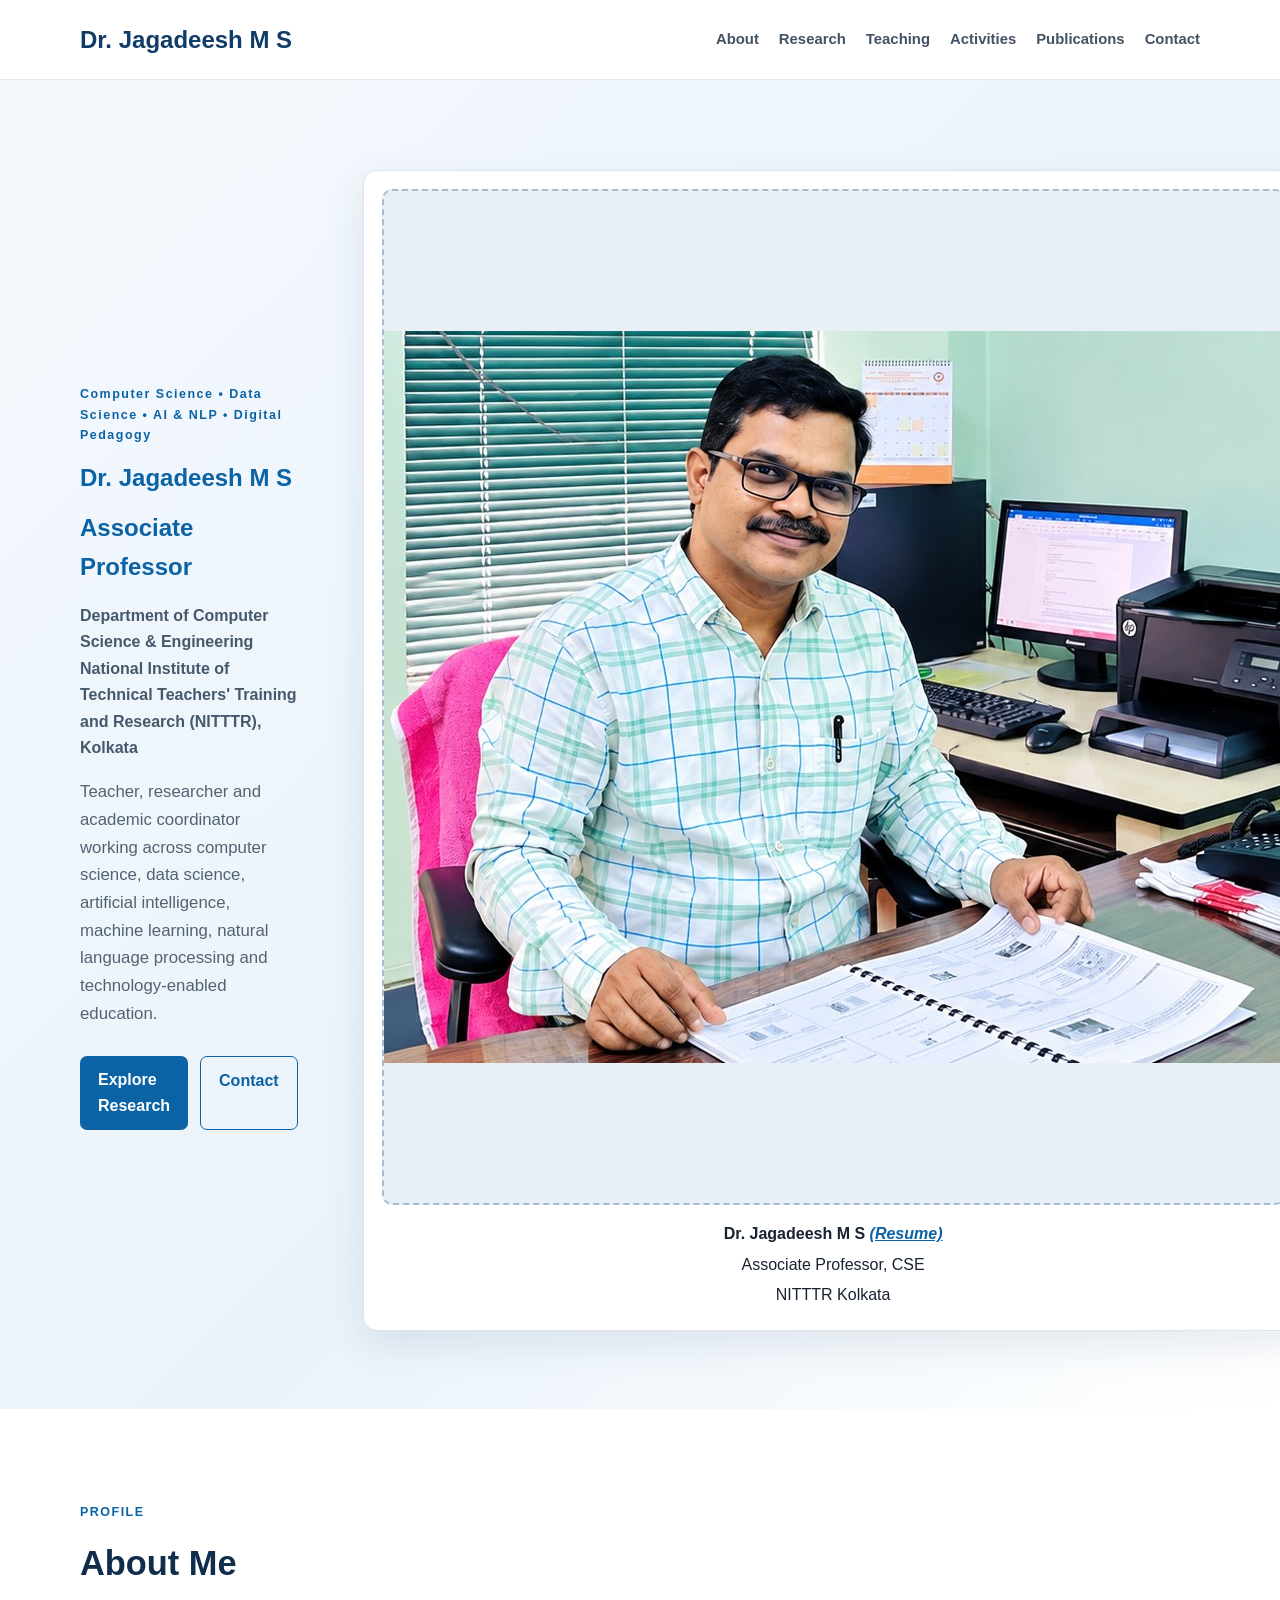
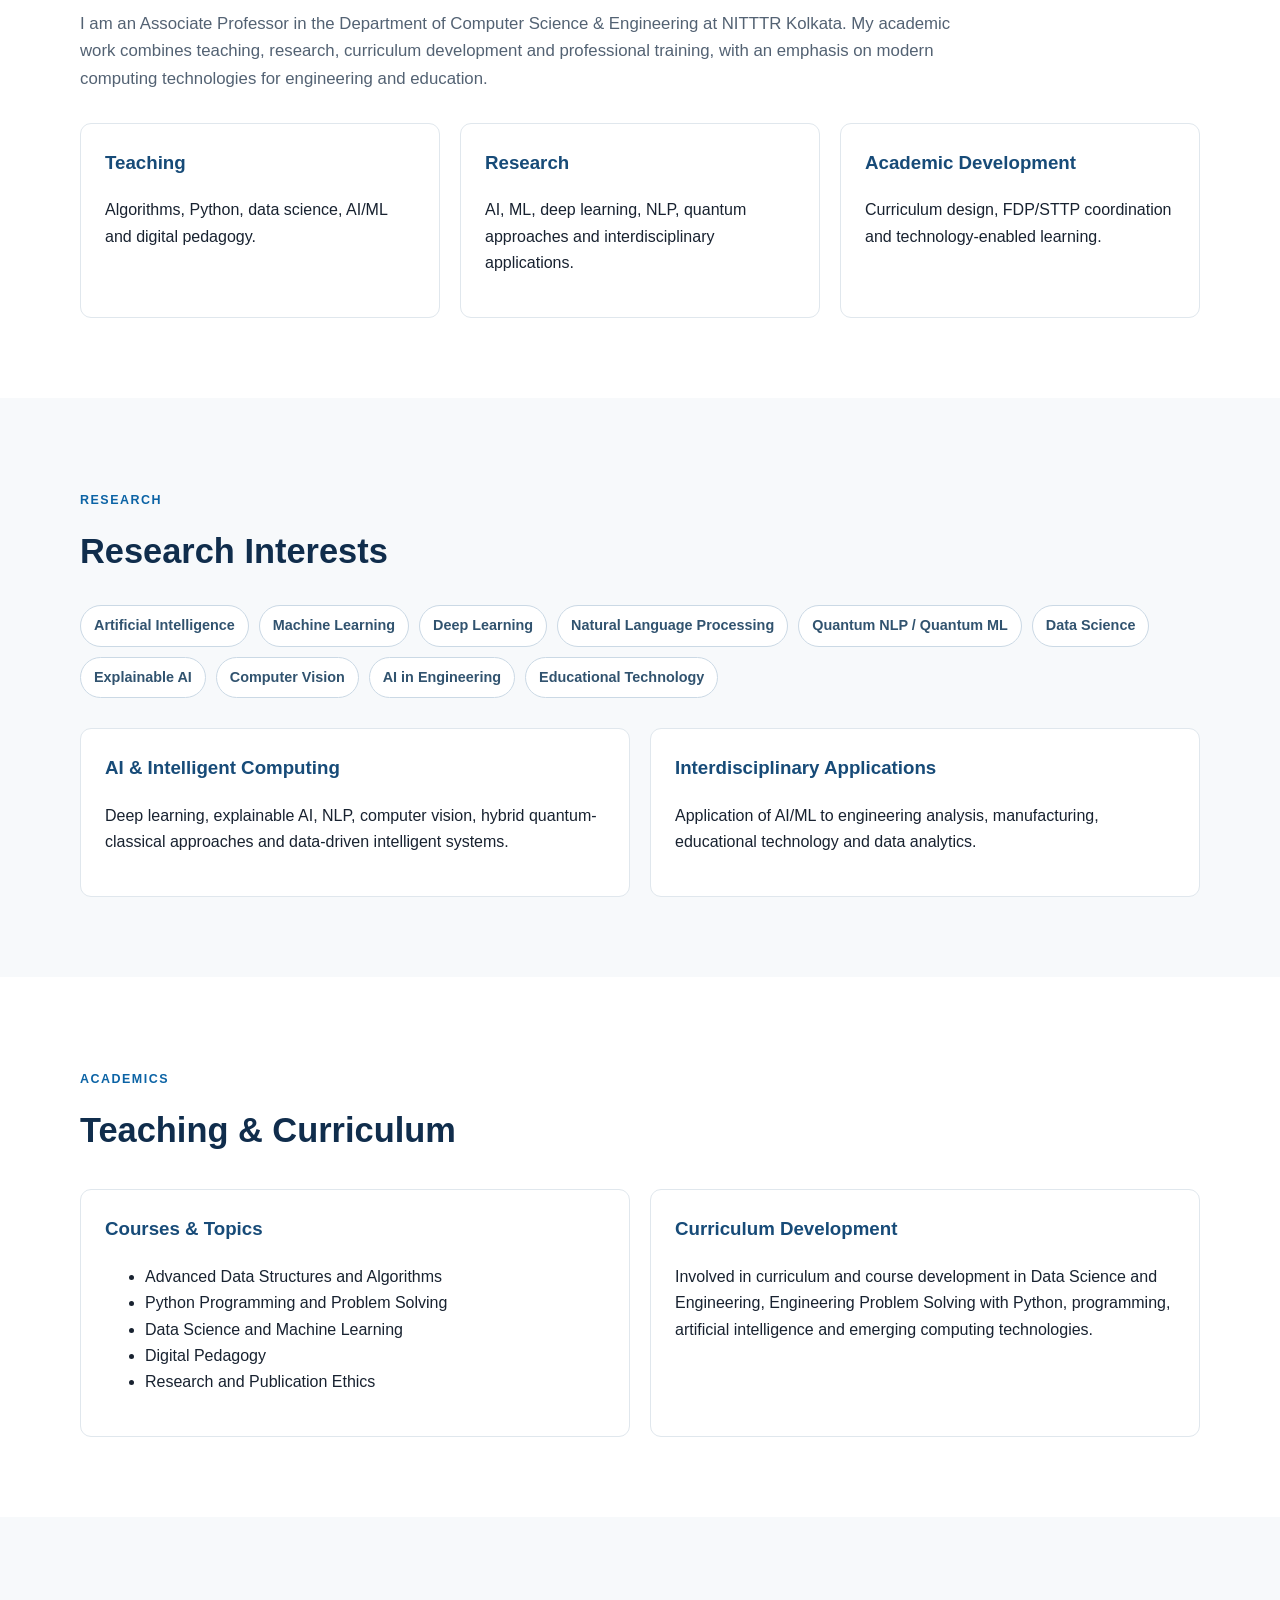
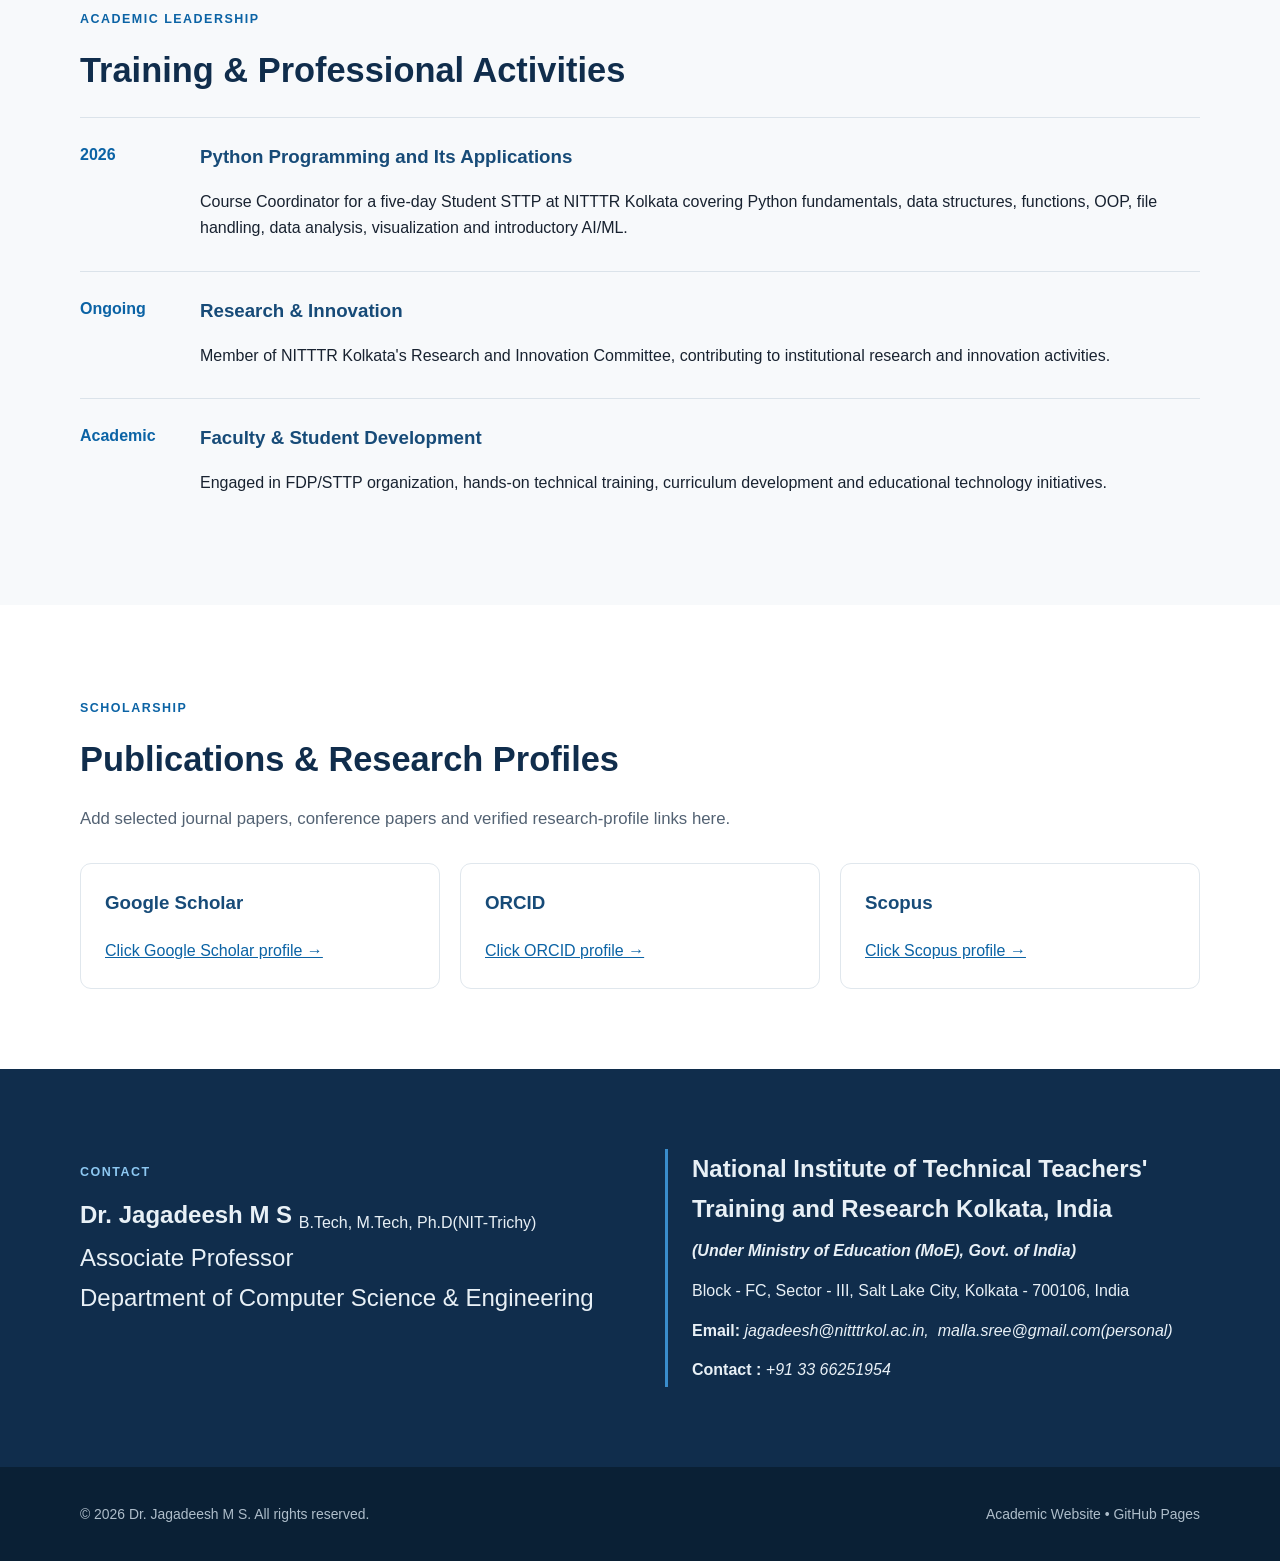
==== index.html @ 4a6774da "Fix image source for profile picture" ====
<!DOCTYPE html>
<html lang="en">
<head>
  <meta charset="UTF-8">
  <meta name="viewport" content="width=device-width, initial-scale=1.0">
  <meta name="description" content="Academic homepage of Dr. Jagadeesh M S, Associate Professor, CSE, NITTTR Kolkata.">
  <title>Dr. Jagadeesh M S | NITTTR Kolkata</title>
  <link rel="stylesheet" href="style.css">
</head>
<body>
<header class="site-header">
  <div class="container nav-wrap">
    <a class="brand" href="#home"><h2>Dr. Jagadeesh M S</h2></a>
    <nav>
      <a href="#about">About</a><a href="research.html">Research</a>
      <a href="#teaching">Teaching</a><a href="#activities">Activities</a>
      <a href="publications.html">Publications</a><a href="#contact">Contact</a>
    </nav>
  </div>
</header>

<main>
<section id="home" class="hero">
  <div class="container hero-grid">
    <div>
      <p class="eyebrow">Computer Science • Data Science • AI & NLP • Digital Pedagogy</p>
      <h2>Dr. Jagadeesh M S</h2>
      <h2>Associate Professor</h2>
      <p class="lead">Department of Computer Science &amp; Engineering<br>
      National Institute of Technical Teachers' Training and Research (NITTTR), Kolkata</p>
      <p class="intro">Teacher, researcher and academic coordinator working across computer science,
      data science, artificial intelligence, machine learning, natural language processing
      and technology-enabled education.</p>
      <div class="actions"><a class="btn primary" href="#research">Explore Research</a>
      <a class="btn secondary" href="#contact">Contact</a></div>
    </div>
    <aside class="profile-card">
      <div class="photo-placeholder"><img src="images\Profilepic.jpg"
     alt="Dr. Jagadeesh M S"
     class="profile-photo"></div>
      <p><strong>Dr. Jagadeesh M S </strong><em><a href="images/msjcv.pdf" target="_blank"><strong> (Resume)</strong></a></em></p>
      <p>Associate Professor, CSE</p><p>NITTTR Kolkata</p>
      
    </aside>
  </div>
</section>

<section id="about" class="section"><div class="container">
<p class="label">PROFILE</p><h2>About Me</h2>
<p class="intro">I am an Associate Professor in the Department of Computer Science &amp; Engineering
at NITTTR Kolkata. My academic work combines teaching, research, curriculum development
and professional training, with an emphasis on modern computing technologies for engineering
and education.</p>
<div class="cards three">
<article><h3>Teaching</h3><p>Algorithms, Python, data science, AI/ML and digital pedagogy.</p></article>
<article><h3>Research</h3><p>AI, ML, deep learning, NLP, quantum approaches and interdisciplinary applications.</p></article>
<article><h3>Academic Development</h3><p>Curriculum design, FDP/STTP coordination and technology-enabled learning.</p></article>
</div></div></section>

<section id="research" class="section alt"><div class="container">
<p class="label">RESEARCH</p><h2>Research Interests</h2>
<div class="tags"><span>Artificial Intelligence</span><span>Machine Learning</span>
<span>Deep Learning</span><span>Natural Language Processing</span><span>Quantum NLP / Quantum ML</span>
<span>Data Science</span><span>Explainable AI</span><span>Computer Vision</span>
<span>AI in Engineering</span><span>Educational Technology</span></div>
<div class="cards two">
<article><h3>AI &amp; Intelligent Computing</h3><p>Deep learning, explainable AI, NLP, computer vision,
hybrid quantum-classical approaches and data-driven intelligent systems.</p></article>
<article><h3>Interdisciplinary Applications</h3><p>Application of AI/ML to engineering analysis,
manufacturing, educational technology and data analytics.</p></article>
</div></div></section>

<section id="teaching" class="section"><div class="container">
<p class="label">ACADEMICS</p><h2>Teaching &amp; Curriculum</h2>
<div class="cards two">
<article><h3>Courses &amp; Topics</h3><ul>
<li>Advanced Data Structures and Algorithms</li><li>Python Programming and Problem Solving</li>
<li>Data Science and Machine Learning</li><li>Digital Pedagogy</li>
<li>Research and Publication Ethics</li></ul></article>
<article><h3>Curriculum Development</h3><p>Involved in curriculum and course development in
Data Science and Engineering, Engineering Problem Solving with Python, programming,
artificial intelligence and emerging computing technologies.</p></article>
</div></div></section>

<section id="activities" class="section alt"><div class="container">
<p class="label">ACADEMIC LEADERSHIP</p><h2>Training &amp; Professional Activities</h2>
<div class="timeline">
<article><b>2026</b><div><h3>Python Programming and Its Applications</h3><p>Course Coordinator for
a five-day Student STTP at NITTTR Kolkata covering Python fundamentals, data structures,
functions, OOP, file handling, data analysis, visualization and introductory AI/ML.</p></div></article>
<article><b>Ongoing</b><div><h3>Research &amp; Innovation</h3><p>Member of NITTTR Kolkata's
Research and Innovation Committee, contributing to institutional research and innovation activities.</p></div></article>
<article><b>Academic</b><div><h3>Faculty &amp; Student Development</h3><p>Engaged in FDP/STTP
organization, hands-on technical training, curriculum development and educational technology initiatives.</p></div></article>
</div></div></section>

<section id="publications" class="section"><div class="container">
<p class="label">SCHOLARSHIP</p><h2>Publications &amp; Research Profiles</h2>
<p class="intro">Add selected journal papers, conference papers and verified research-profile links here.</p>
<div class="cards three">
<article><h3>Google Scholar</h3><a href="https://scholar.google.com/citations?user=0GqVx1gAAAAJ&hl=en">Click Google Scholar profile →</a>
</article>
<article><h3>ORCID</h3><a href="https://orcid.org/0000-0002-2223-0793">Click ORCID profile →</a></article>
<article><h3>Scopus</h3><a href="https://www.scopus.com/authid/detail.uri?authorId=57220890140">Click Scopus profile →</a></article>
</div></div></section>

<section id="contact" class="section contact"><div class="container contact-grid">
<div><p class="label">CONTACT</p>
  <font size="5"><b>Dr. Jagadeesh M S</b>
  <sub>
  <font size="3">B.Tech, M.Tech, Ph.D(NIT-Trichy)</font>
  </sub>
  <br>Associate Professor
  <br>Department of Computer Science &amp; Engineering
  </div>
<div class="contact-box"><font size="5"><b>National Institute of Technical Teachers' Training and Research Kolkata, India</b></font><br>
  <font size="3"><b><i>(Under Ministry of Education (MoE), Govt. of India)</i></b><br>
Block - FC, Sector - III, Salt Lake City, Kolkata - 700106, India<br>
<strong>Email:</strong><em>&nbsp;jagadeesh@nitttrkol.ac.in</em><em>,&nbsp; malla.sree@gmail.com(personal)</em><br>
<strong>Contact :</strong> <em>+91 33 66251954</em></font>
  </div>
</div></section>
</main>

<footer><div class="container footer"><p>© 2026 Dr. Jagadeesh M S. All rights reserved.</p>
<p>Academic Website • GitHub Pages</p></div></footer>
</body></html>
---- style.css ----
*{box-sizing:border-box}html{scroll-behavior:smooth}body{margin:0;font-family:"Segoe UI",Arial,sans-serif;color:#182230;line-height:1.65}.container{width:min(1120px,90%);margin:auto}.site-header{position:sticky;top:0;z-index:10;background:#fffffff5;border-bottom:1px solid #e4e9ef}.nav-wrap{min-height:70px;display:flex;align-items:center;justify-content:space-between;gap:25px}.brand{font-weight:800;color:#103c68;text-decoration:none}nav{display:flex;gap:20px;flex-wrap:wrap}nav a{color:#435264;text-decoration:none;font-size:.93rem;font-weight:600}nav a:hover,a{color:#0b63a5}.hero{background:linear-gradient(135deg,#f4f9fd,#eaf3fa 60%,#fff);padding:90px 0 78px}.hero-grid{display:grid;grid-template-columns:1.6fr .7fr;gap:65px;align-items:center}.eyebrow,.label{color:#0b63a5;font-weight:800;letter-spacing:.12em;font-size:.78rem}.hero h1{font-size:clamp(2.7rem,6vw,4.7rem);line-height:1.05;margin:10px 0 5px;color:#102d4c}.hero h2{color:#0b63a5;margin:10px 0}.lead{font-weight:600;color:#46586b}.intro{max-width:880px;color:#536273;font-size:1.05rem}.actions{display:flex;gap:12px;margin-top:28px}.btn{padding:11px 18px;border-radius:7px;text-decoration:none;font-weight:700}.primary{background:#0b63a5;color:white}.secondary{border:1px solid #0b63a5}.profile-card{background:#fff;border:1px solid #dce5ed;border-radius:14px;padding:18px;text-align:center;box-shadow:0 14px 38px #1b3d5e1a}.profile-card p{margin:4px}.photo-placeholder{aspect-ratio:4/4.5;display:grid;place-items:center;background:#e8f0f6;border:2px dashed #a6bbcd;border-radius:10px;margin-bottom:16px;color:#6b8296;font-weight:800}.section{padding:80px 0}.alt{background:#f7f9fb}.section h2{font-size:2.15rem;color:#102d4c;margin:4px 0 18px}.cards{display:grid;gap:20px;margin-top:30px}.three{grid-template-columns:repeat(3,1fr)}.two{grid-template-columns:repeat(2,1fr)}.cards article{background:#fff;border:1px solid #e0e7ed;border-radius:11px;padding:24px}.cards h3,.timeline h3{color:#174b78;margin-top:0}.tags{display:flex;flex-wrap:wrap;gap:10px;margin:25px 0}.tags span{background:#fff;border:1px solid #cbd9e5;padding:8px 13px;border-radius:999px;font-size:.9rem;font-weight:600;color:#31536f}.timeline article{display:grid;grid-template-columns:100px 1fr;gap:20px;padding:24px 0;border-top:1px solid #dbe3ea}.timeline b{color:#0b63a5}.timeline h3,.timeline p{margin-bottom:5px}.contact{background:#102d4c;color:#e8f0f6}.contact h2{color:#fff}.contact .label{color:#8dc8f2}.contact-grid{display:grid;grid-template-columns:1fr 1fr;gap:50px}.contact-box{border-left:3px solid #3a8dcc;padding-left:24px}footer{background:#0a2035;color:#aebdca;padding:22px 0;font-size:.87rem}.footer{display:flex;justify-content:space-between;gap:20px}@media(max-width:820px){.nav-wrap{padding:14px 0;align-items:flex-start;flex-direction:column}.hero-grid,.three,.two,.contact-grid{grid-template-columns:1fr}.profile-card{max-width:360px}.timeline article{grid-template-columns:1fr}.footer{flex-direction:column}}
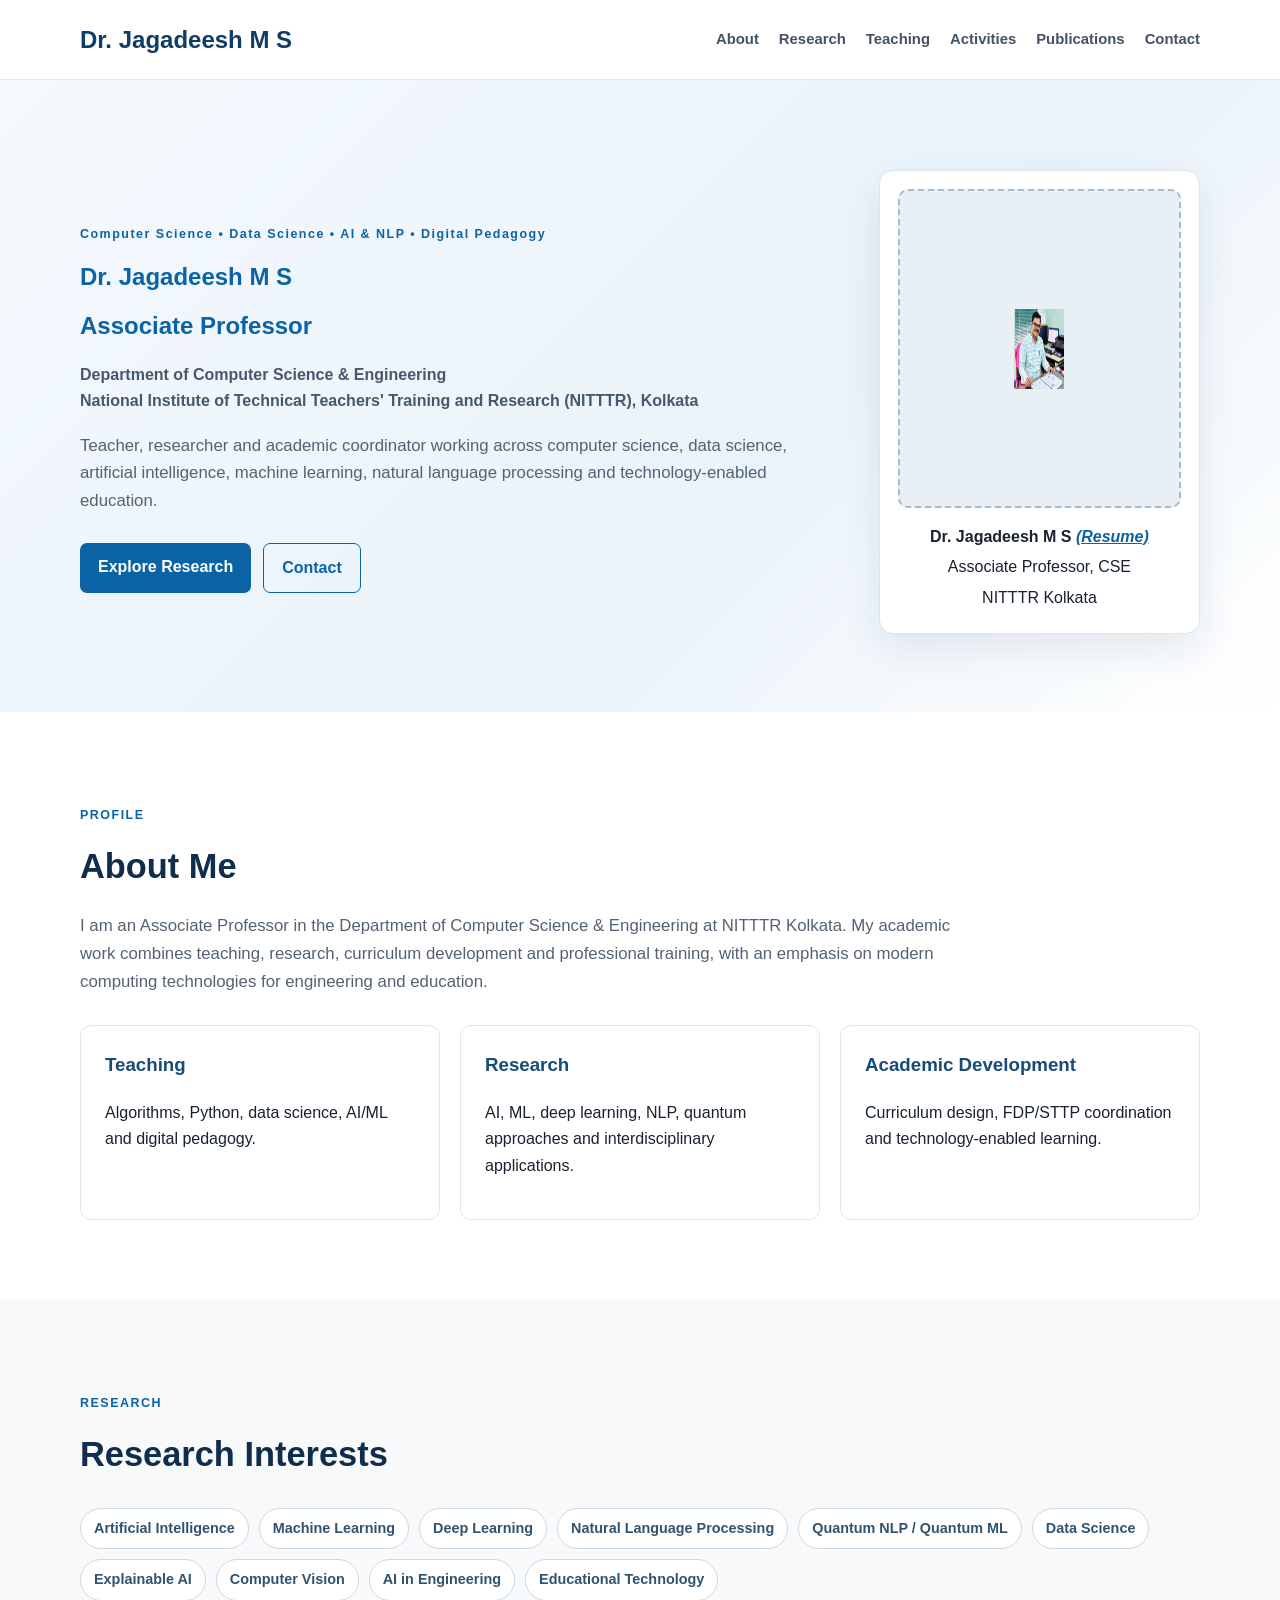
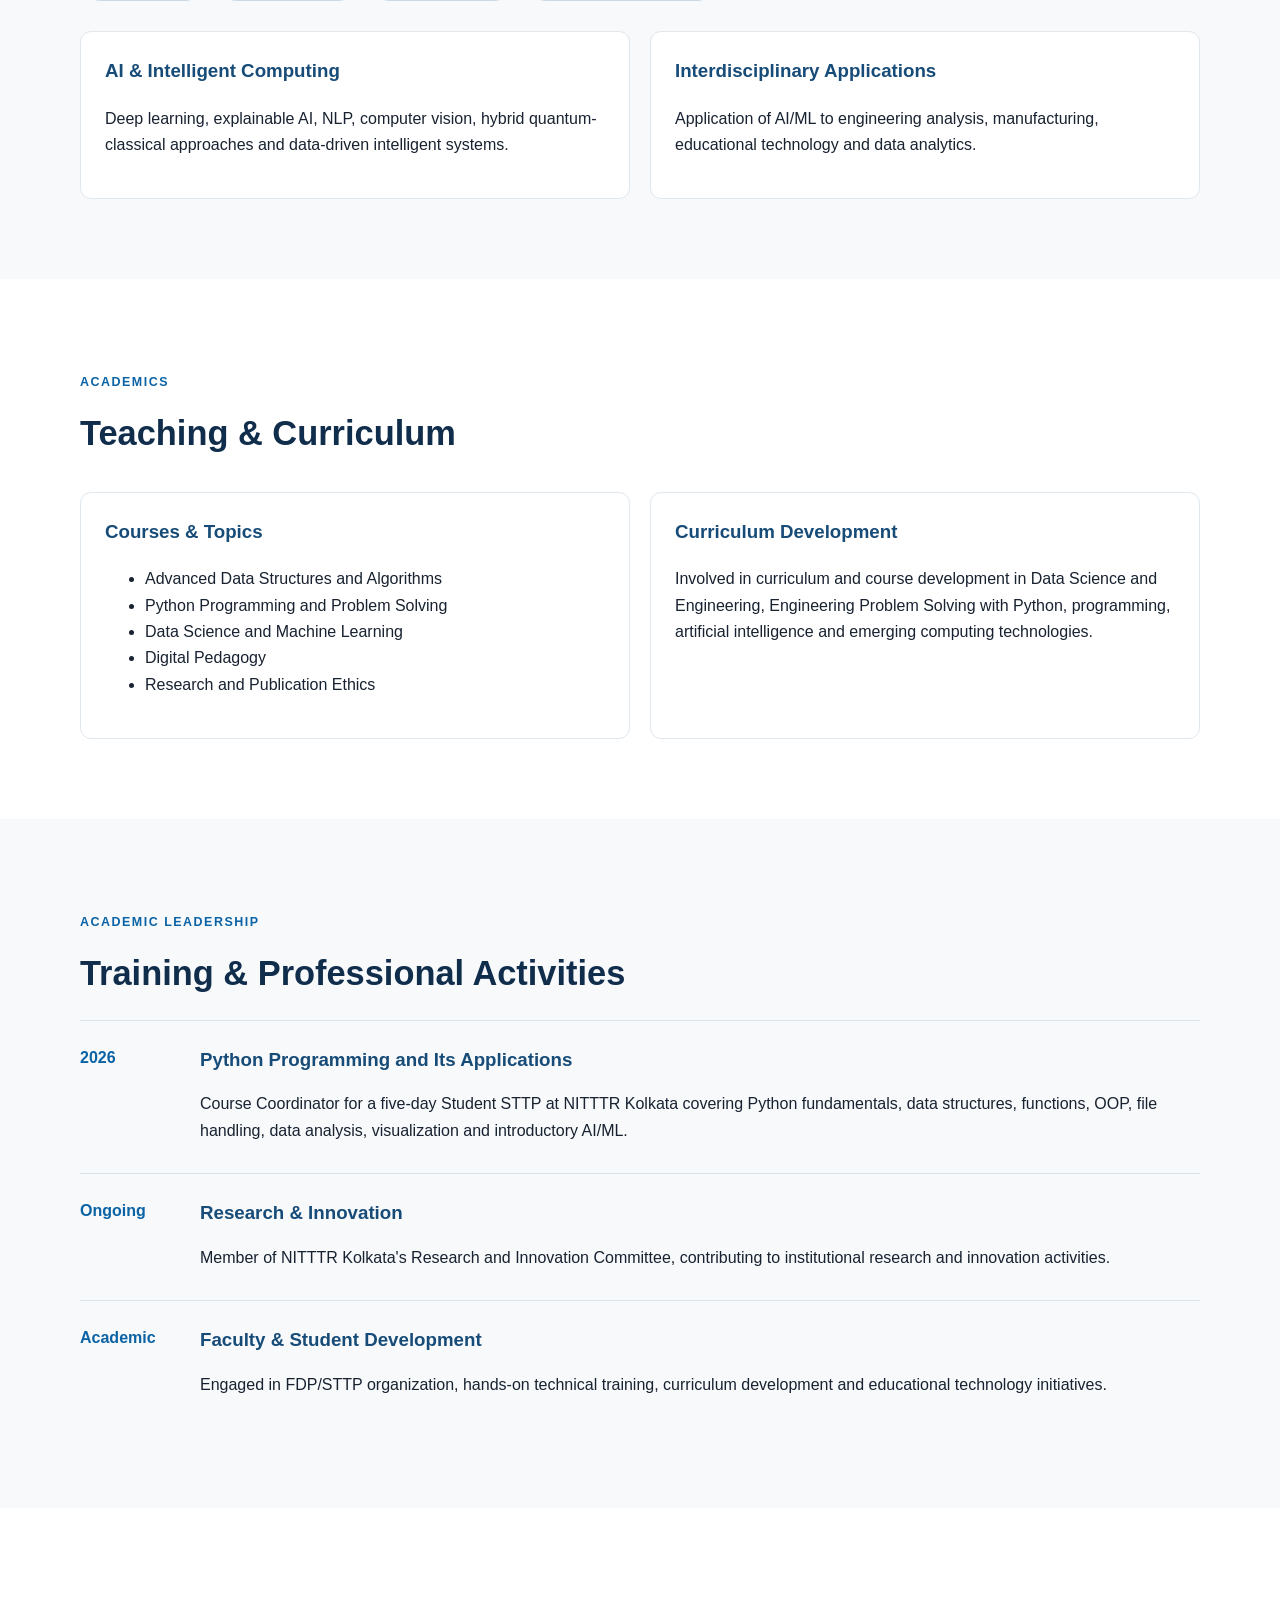
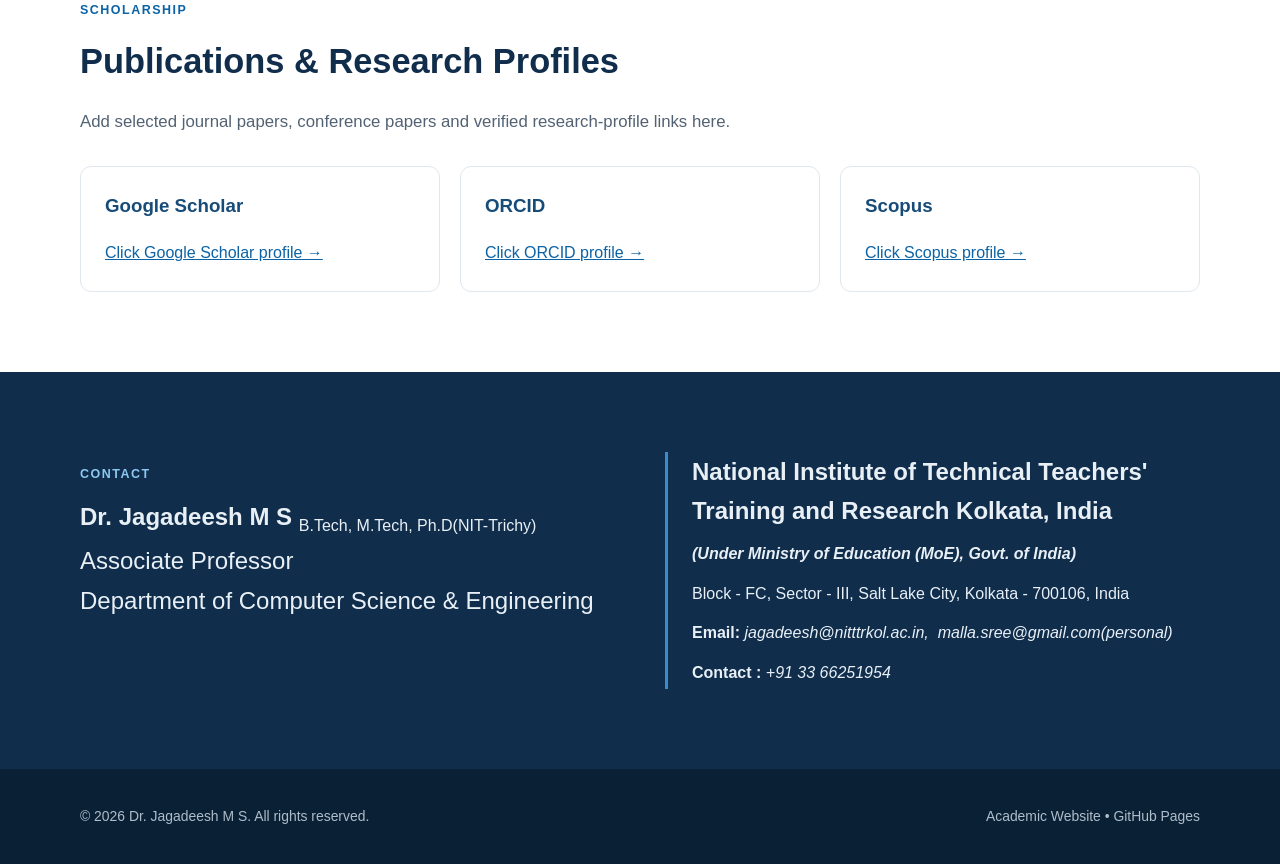
==== commit df665784: "Update index.html" ====
--- a/index.html
+++ b/index.html
@@ -35,7 +35,7 @@
       <a class="btn secondary" href="#contact">Contact</a></div>
     </div>
     <aside class="profile-card">
-      <div class="photo-placeholder"><img src="images\Profilepic.jpg"
+      <div class="photo-placeholder"><img src="images\Profilepic.jpg" width="50" height="80"
      alt="Dr. Jagadeesh M S"
      class="profile-photo"></div>
       <p><strong>Dr. Jagadeesh M S </strong><em><a href="images/msjcv.pdf" target="_blank"><strong> (Resume)</strong></a></em></p>
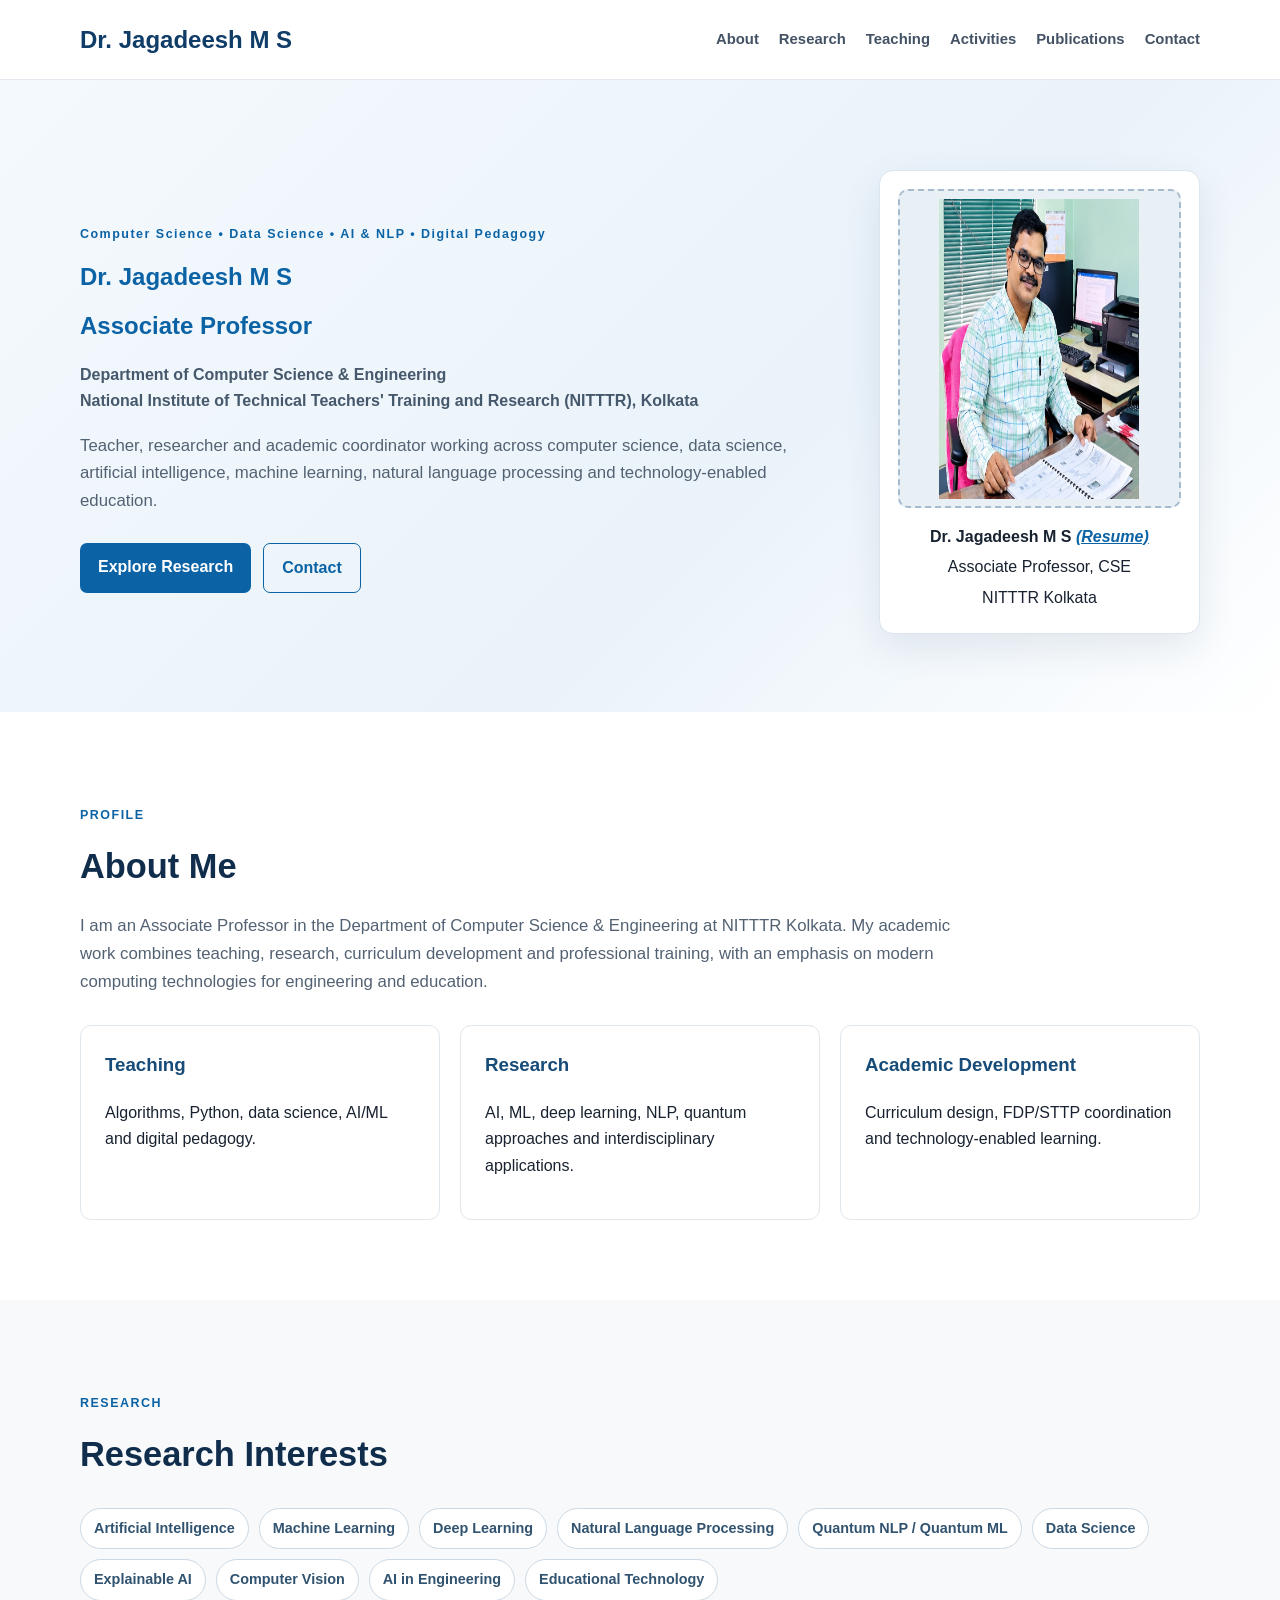
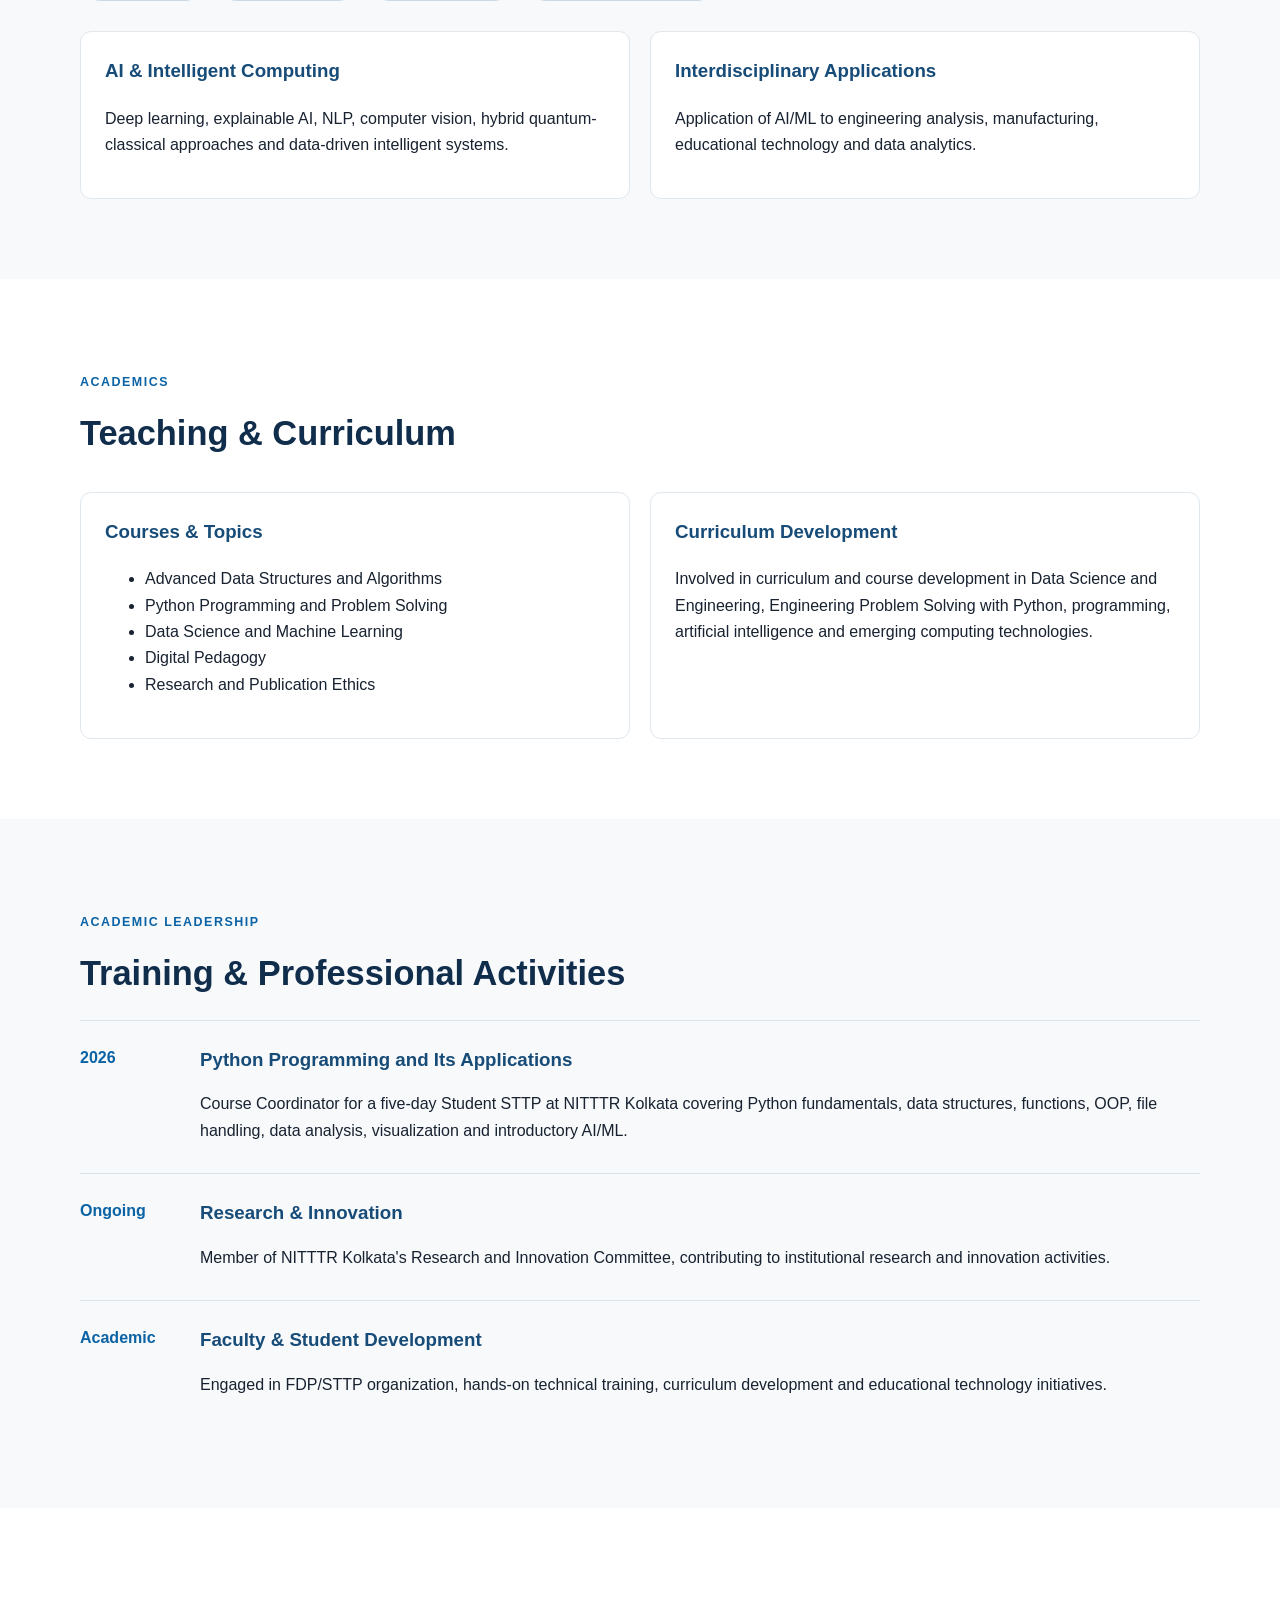
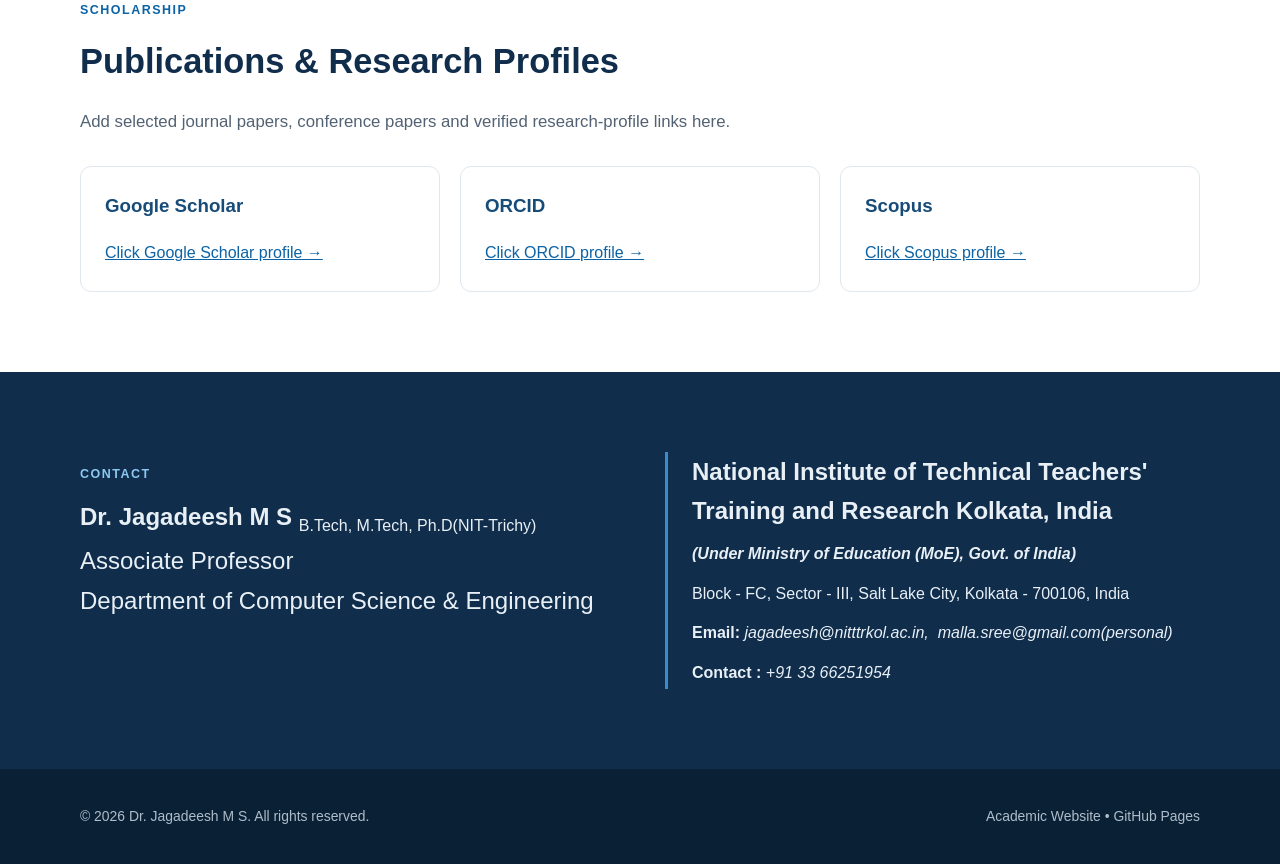
==== commit 2b0224fc: "Update profile picture size in index.html" ====
--- a/index.html
+++ b/index.html
@@ -35,7 +35,7 @@
       <a class="btn secondary" href="#contact">Contact</a></div>
     </div>
     <aside class="profile-card">
-      <div class="photo-placeholder"><img src="images\Profilepic.jpg" width="50" height="80"
+      <div class="photo-placeholder"><img src="images\Profilepic.jpg" width="200" height="300"
      alt="Dr. Jagadeesh M S"
      class="profile-photo"></div>
       <p><strong>Dr. Jagadeesh M S </strong><em><a href="images/msjcv.pdf" target="_blank"><strong> (Resume)</strong></a></em></p>
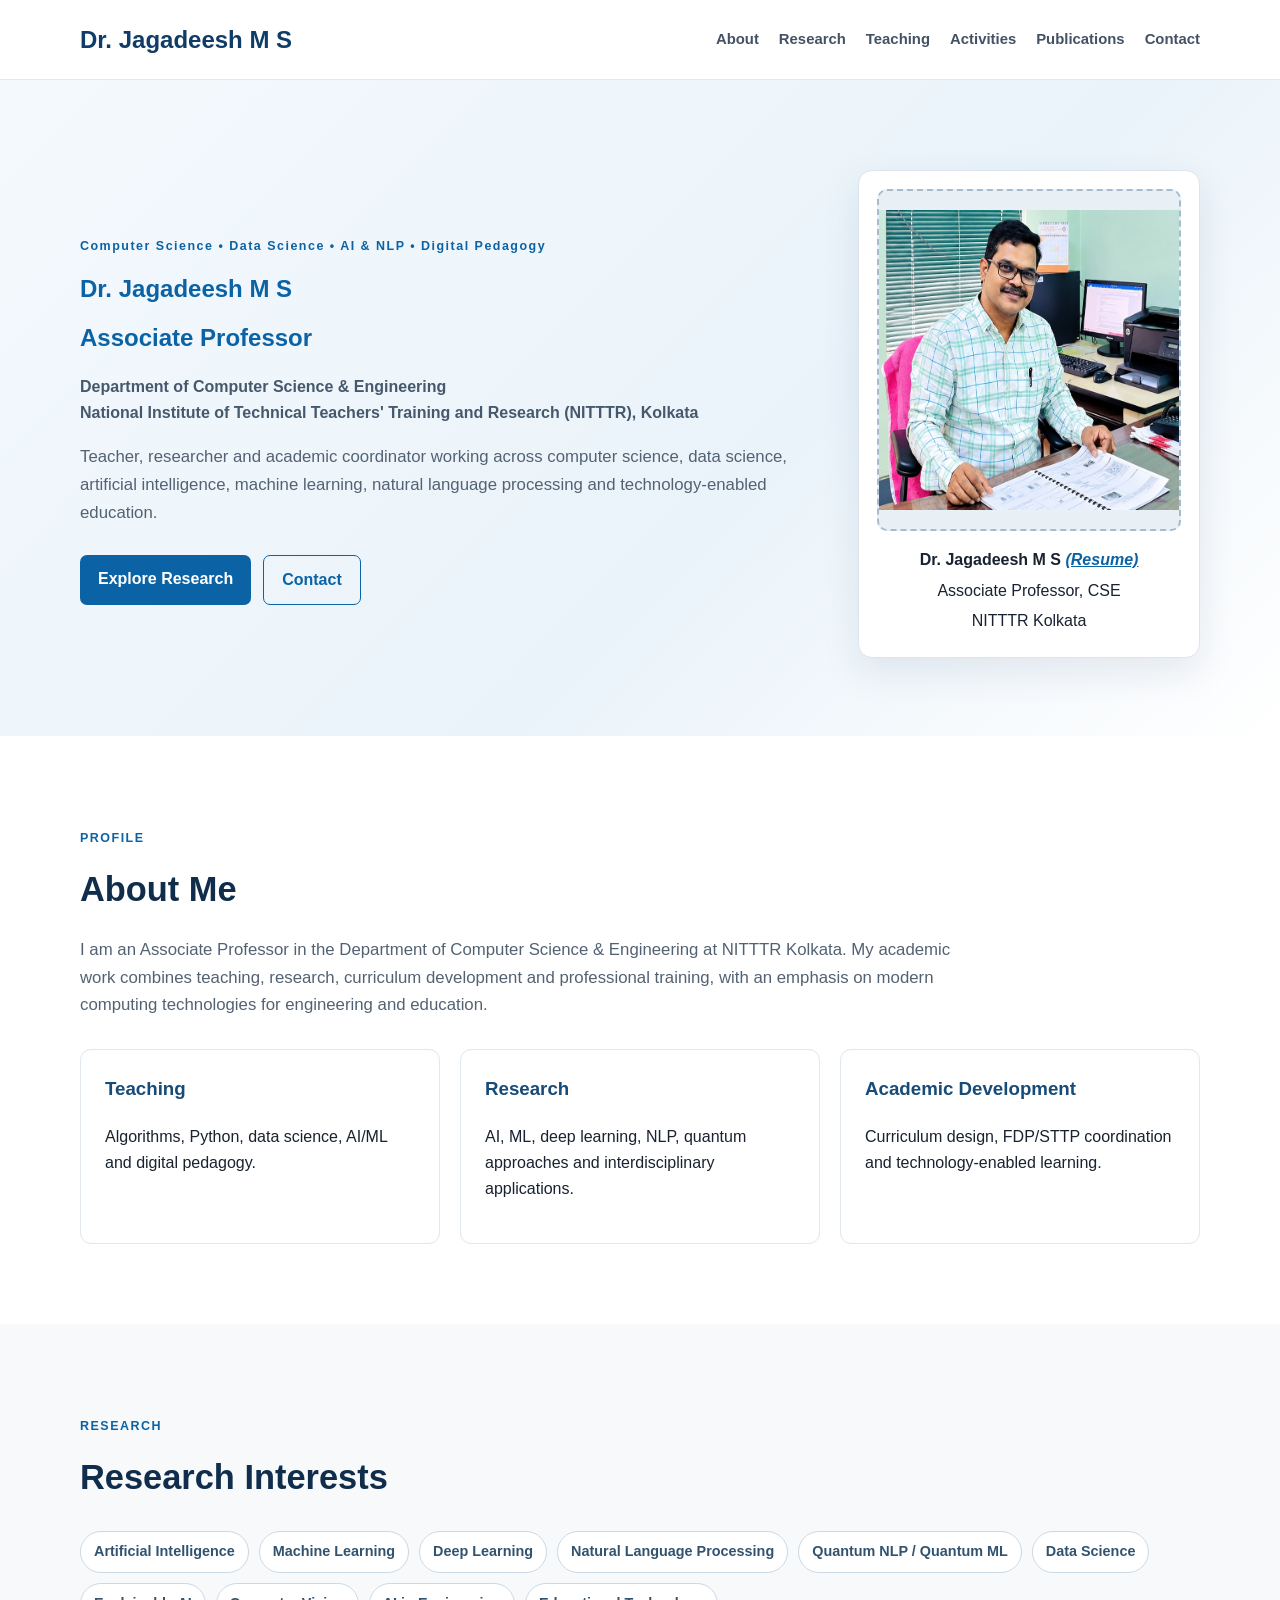
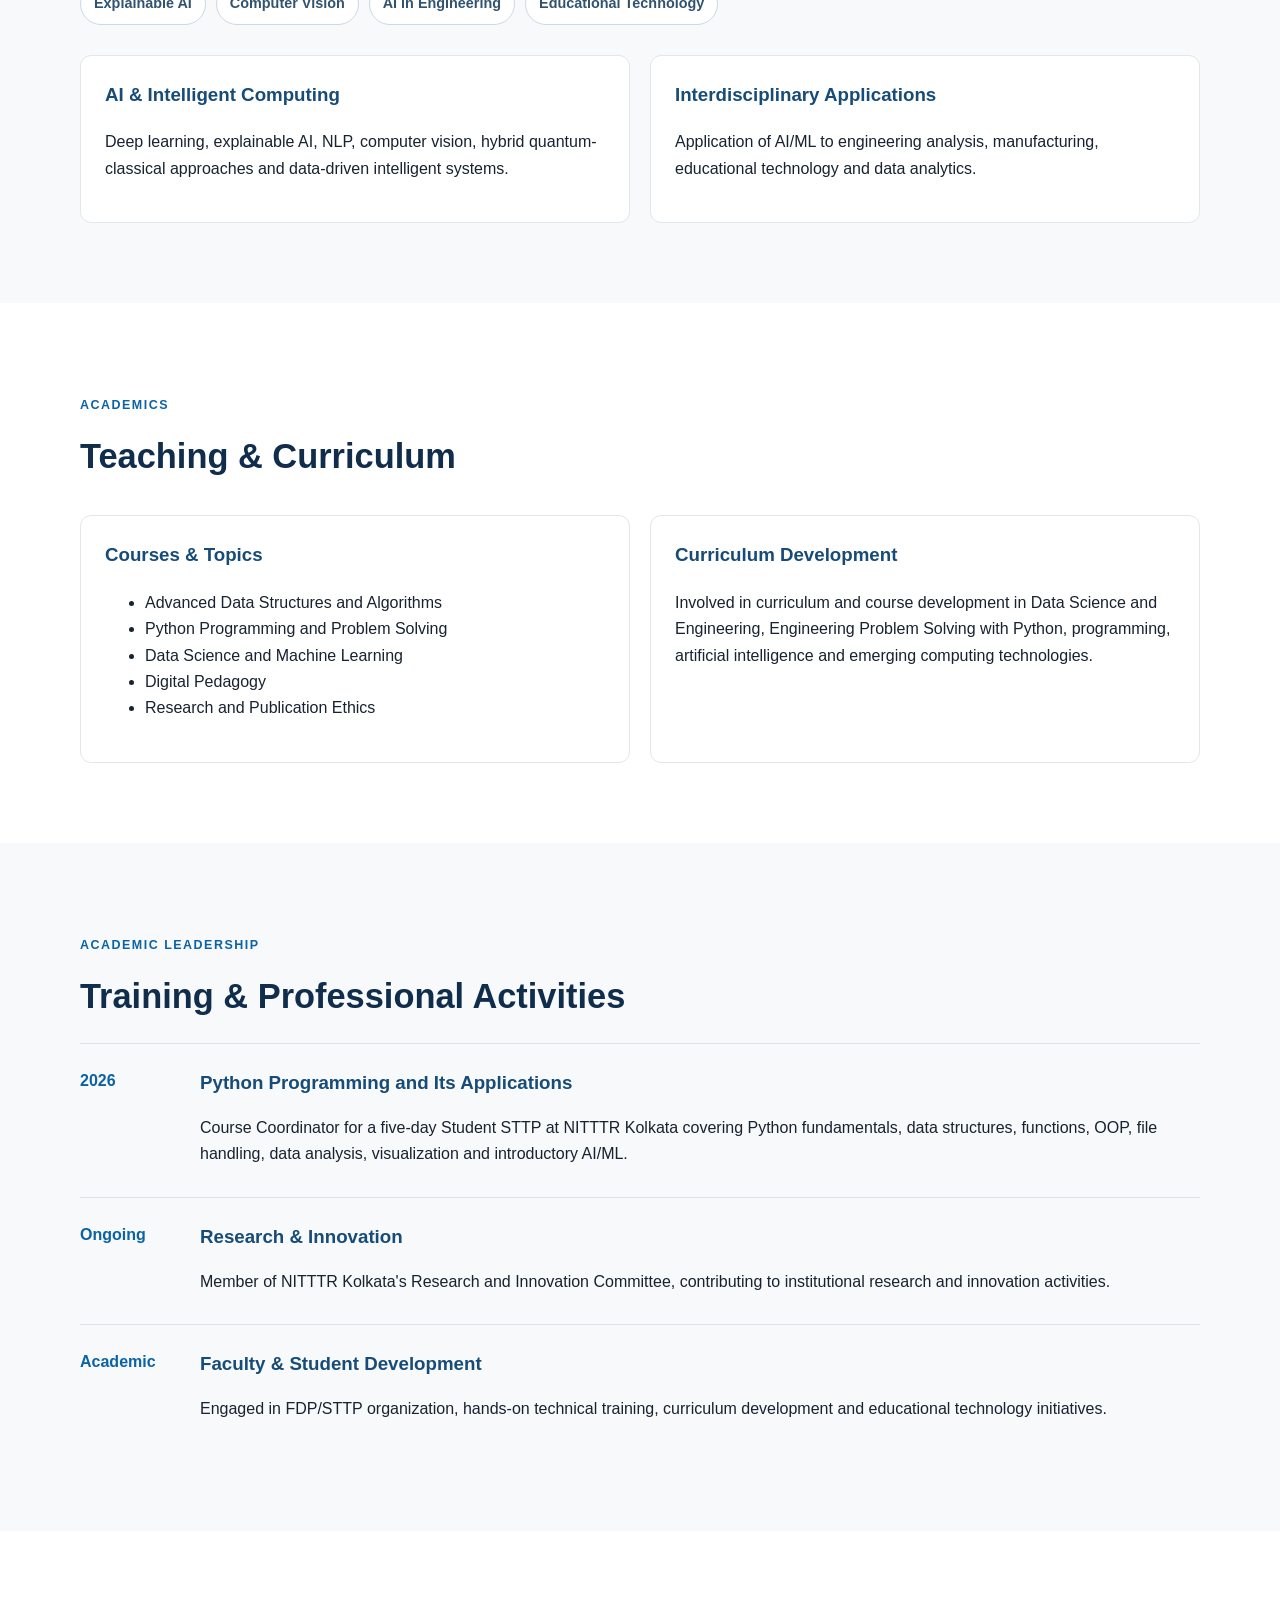
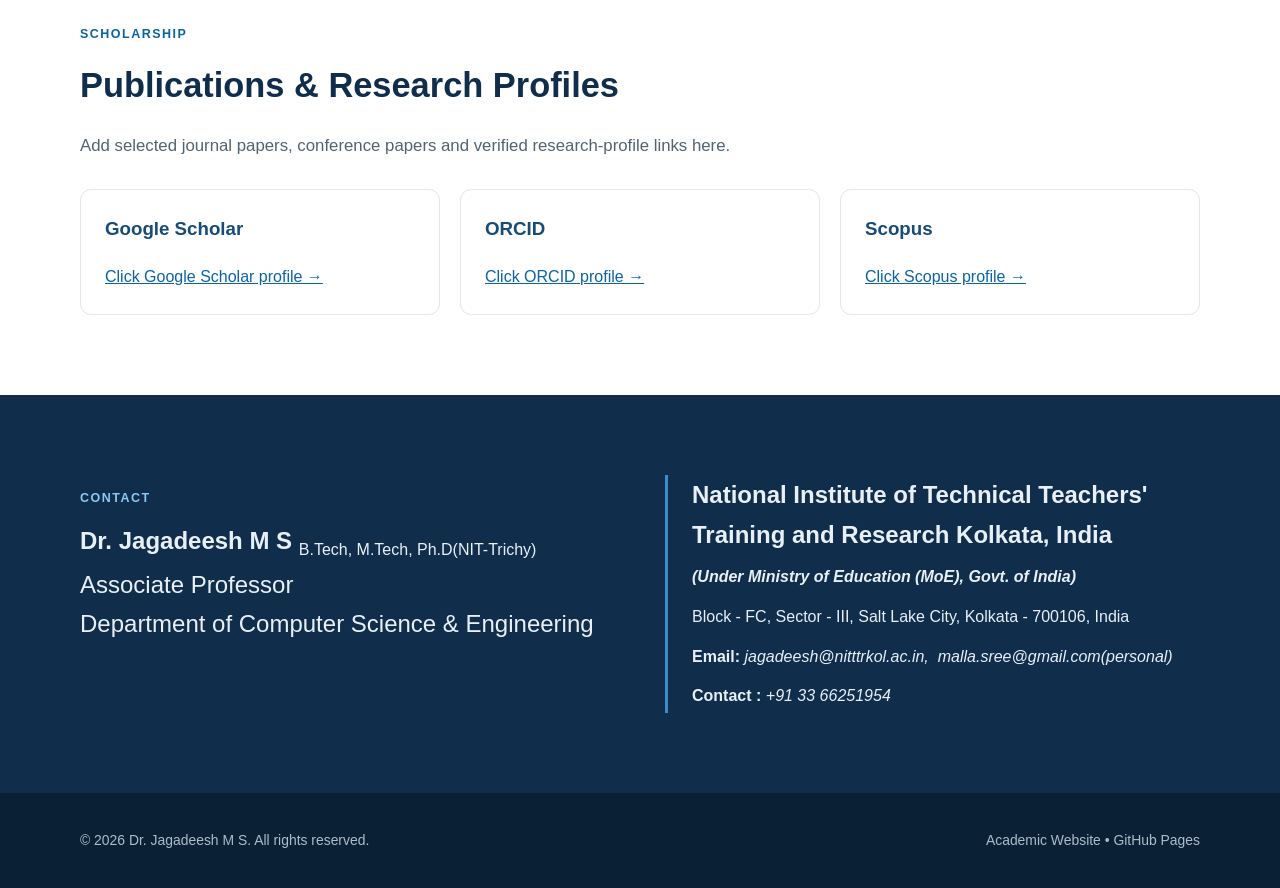
==== commit 8cfee1dd: "Update profile picture dimensions in index.html" ====
--- a/index.html
+++ b/index.html
@@ -35,7 +35,7 @@
       <a class="btn secondary" href="#contact">Contact</a></div>
     </div>
     <aside class="profile-card">
-      <div class="photo-placeholder"><img src="images\Profilepic.jpg" width="200" height="300"
+      <div class="photo-placeholder"><img src="images\Profilepic.jpg" width="300" height="300"
      alt="Dr. Jagadeesh M S"
      class="profile-photo"></div>
       <p><strong>Dr. Jagadeesh M S </strong><em><a href="images/msjcv.pdf" target="_blank"><strong> (Resume)</strong></a></em></p>
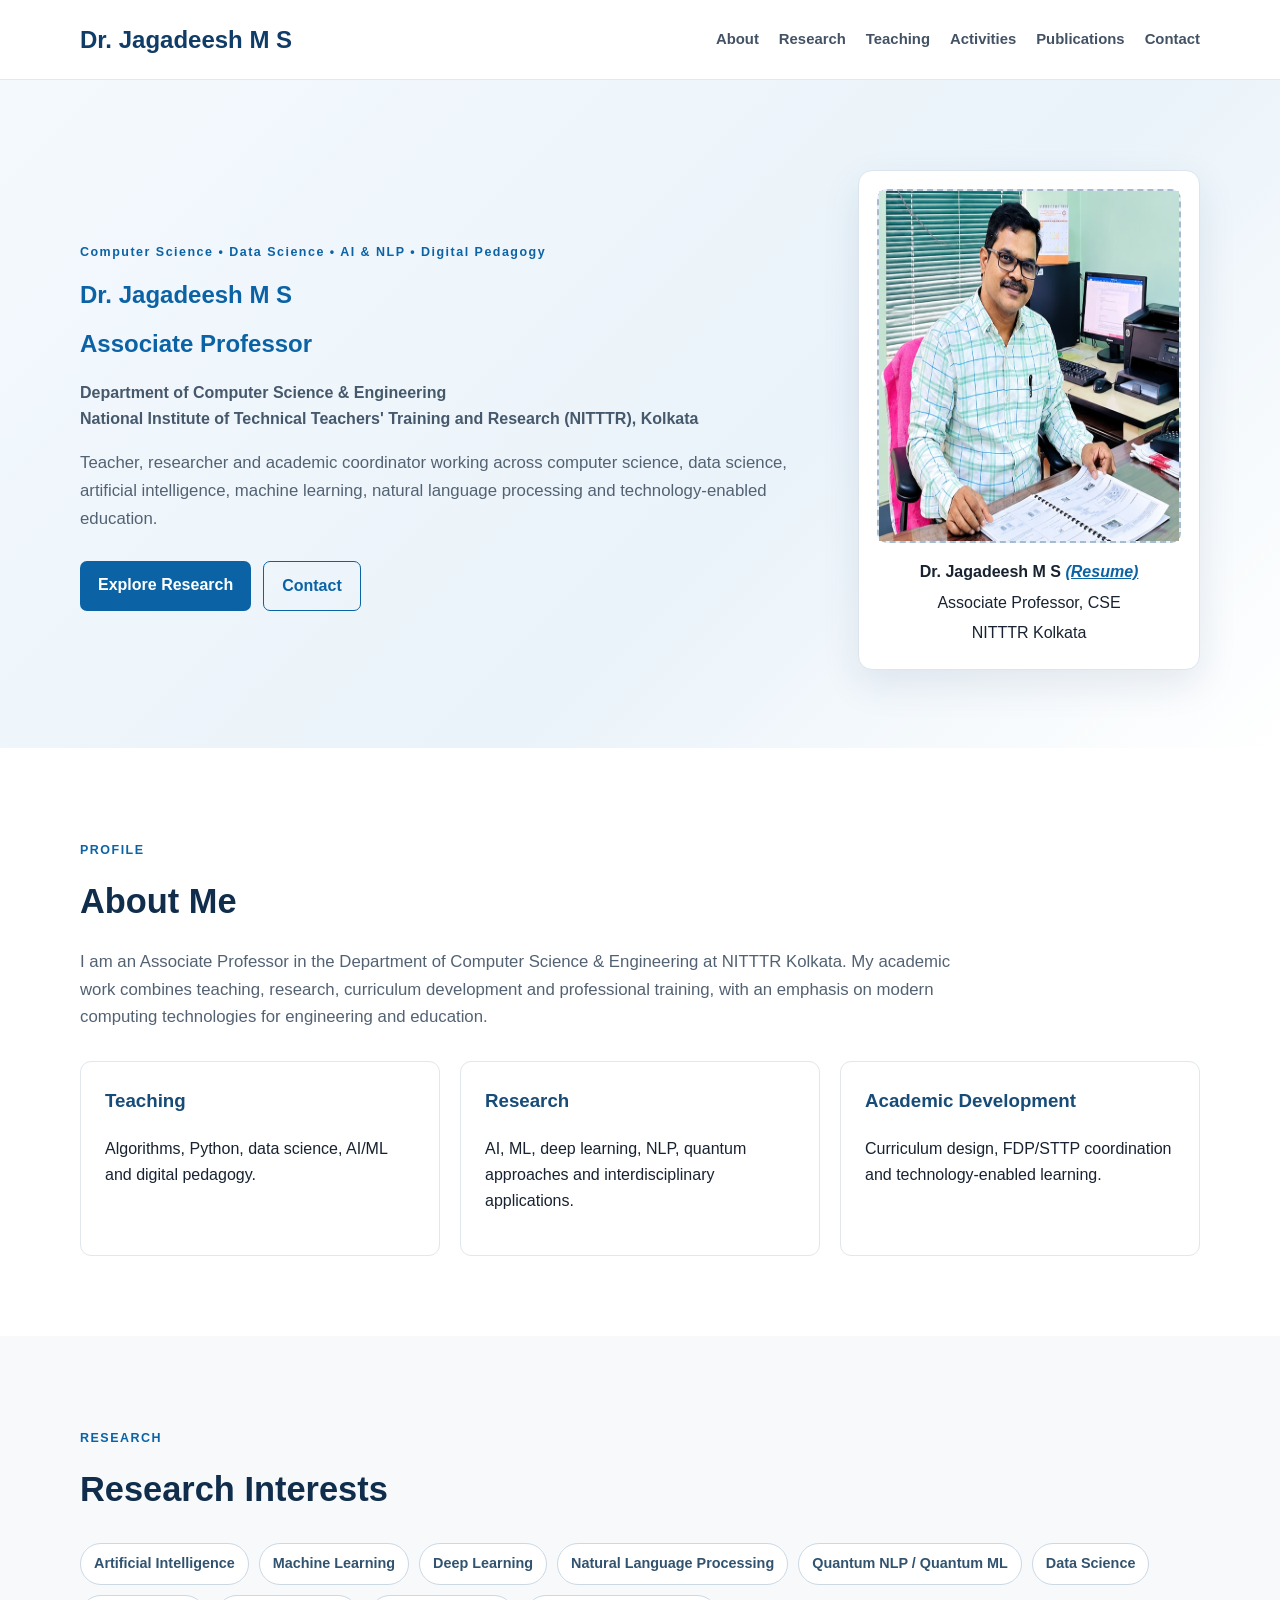
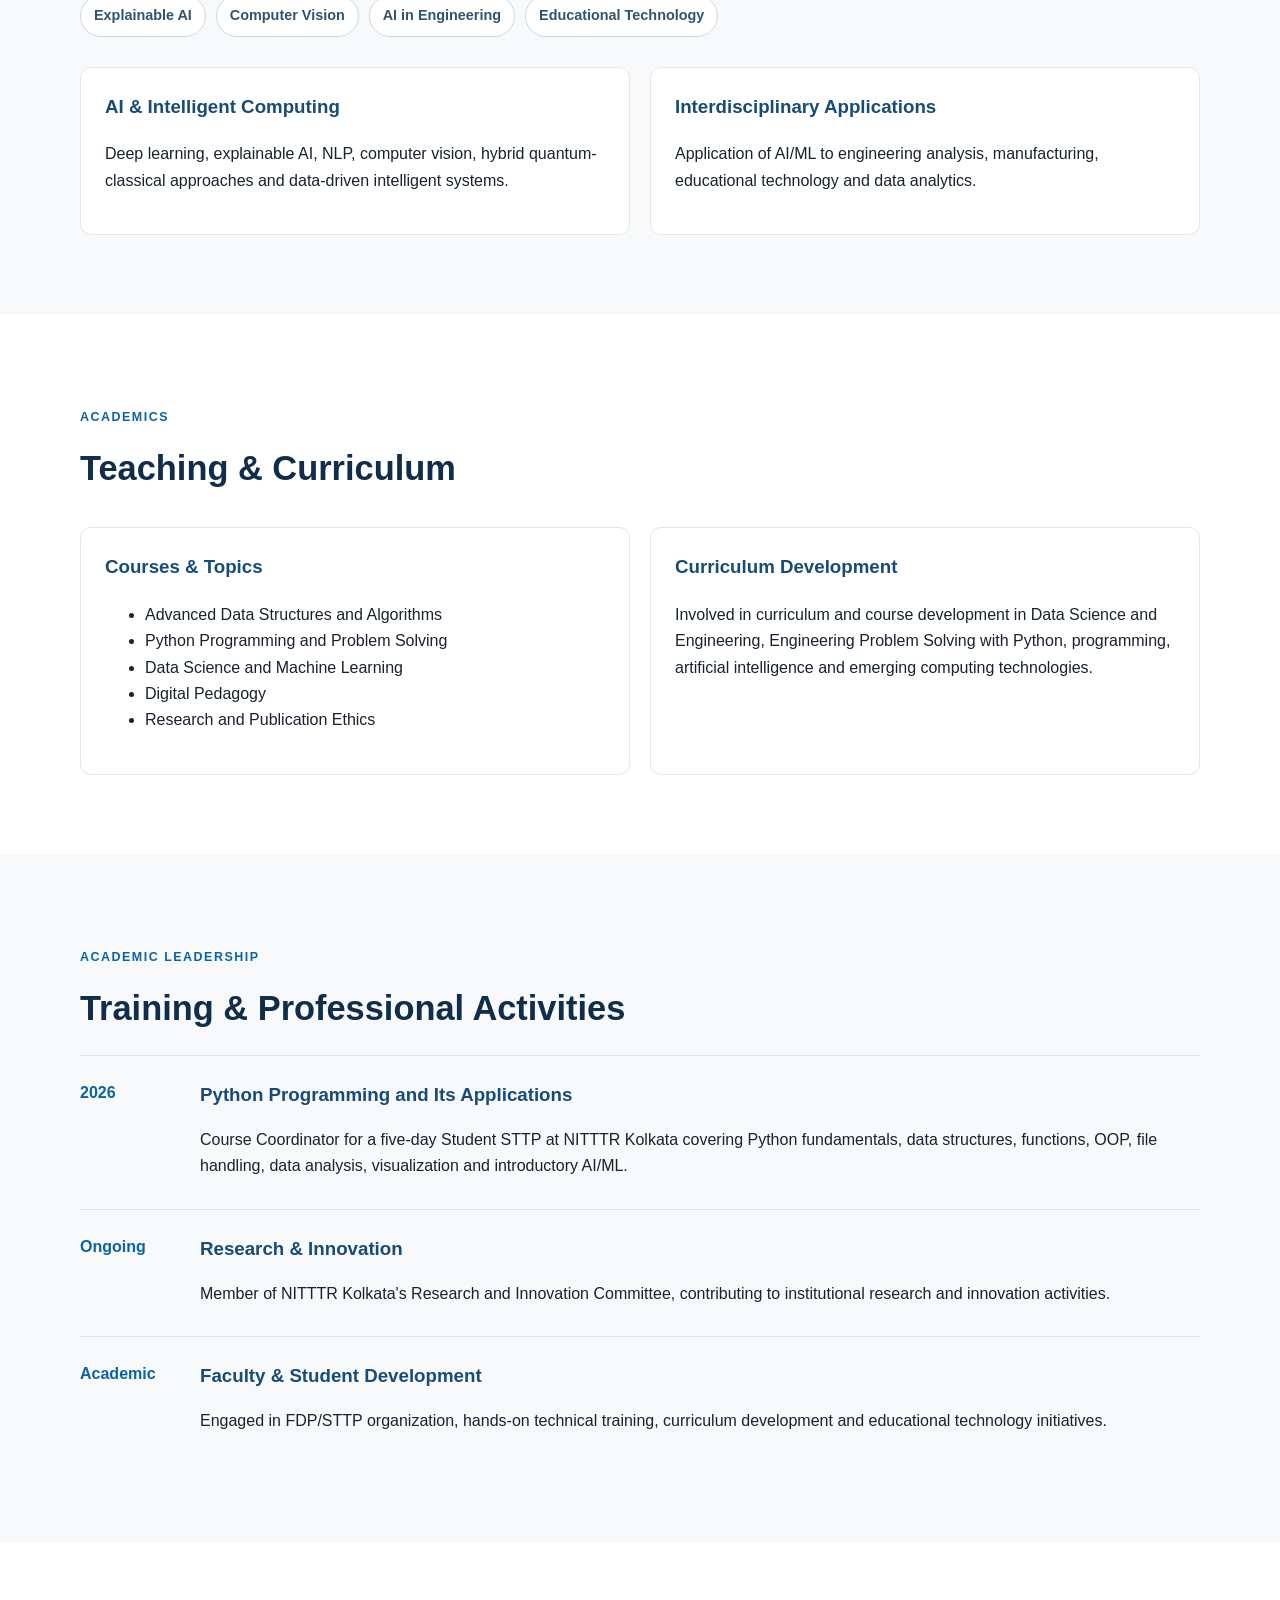
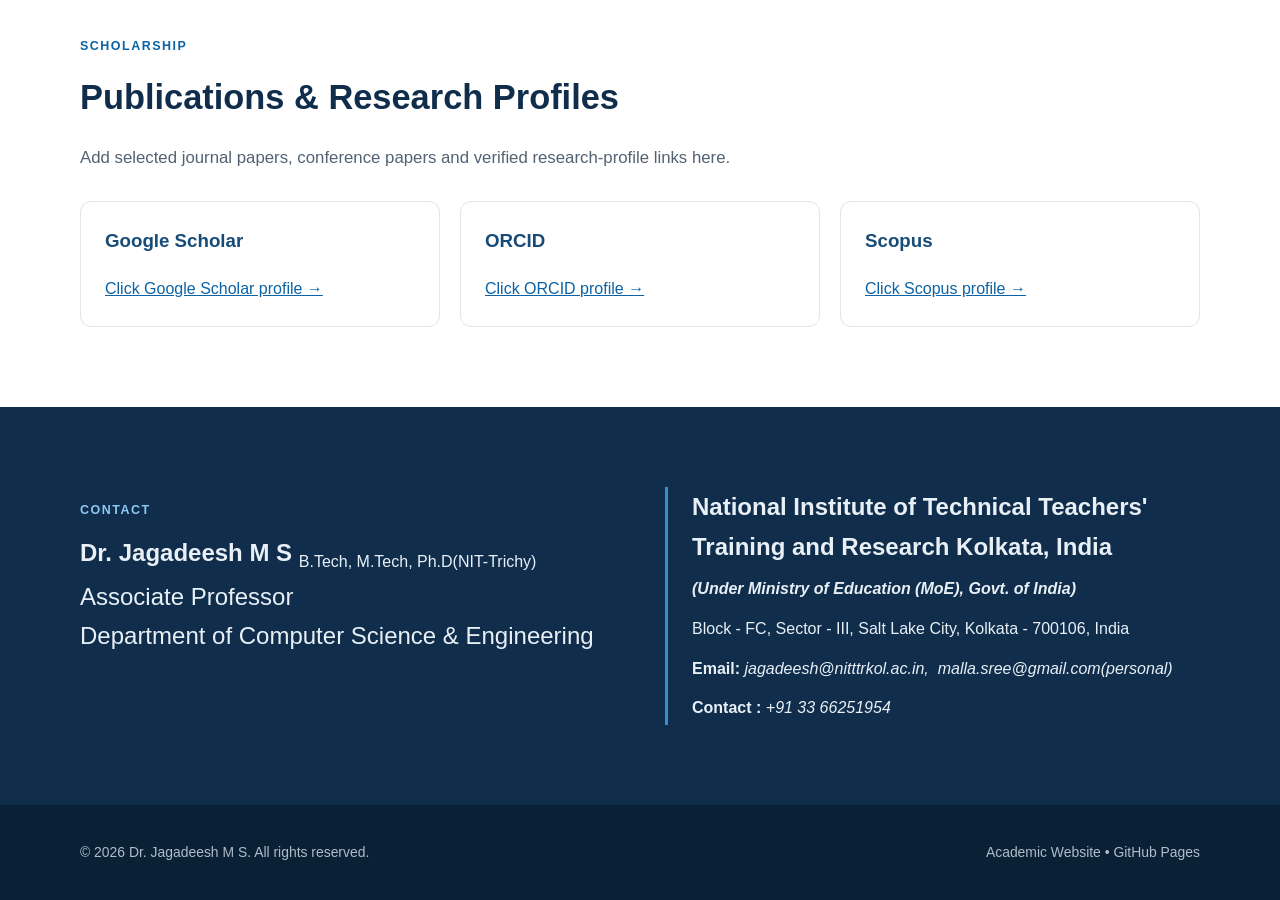
==== commit 887bbb2b: "Adjust profile photo height in index.html Updated profile photo dimensions in index.html." ====
--- a/index.html
+++ b/index.html
@@ -35,7 +35,7 @@
       <a class="btn secondary" href="#contact">Contact</a></div>
     </div>
     <aside class="profile-card">
-      <div class="photo-placeholder"><img src="images\Profilepic.jpg" width="300" height="300"
+      <div class="photo-placeholder"><img src="images\Profilepic.jpg" width="300" height="350"
      alt="Dr. Jagadeesh M S"
      class="profile-photo"></div>
       <p><strong>Dr. Jagadeesh M S </strong><em><a href="images/msjcv.pdf" target="_blank"><strong> (Resume)</strong></a></em></p>
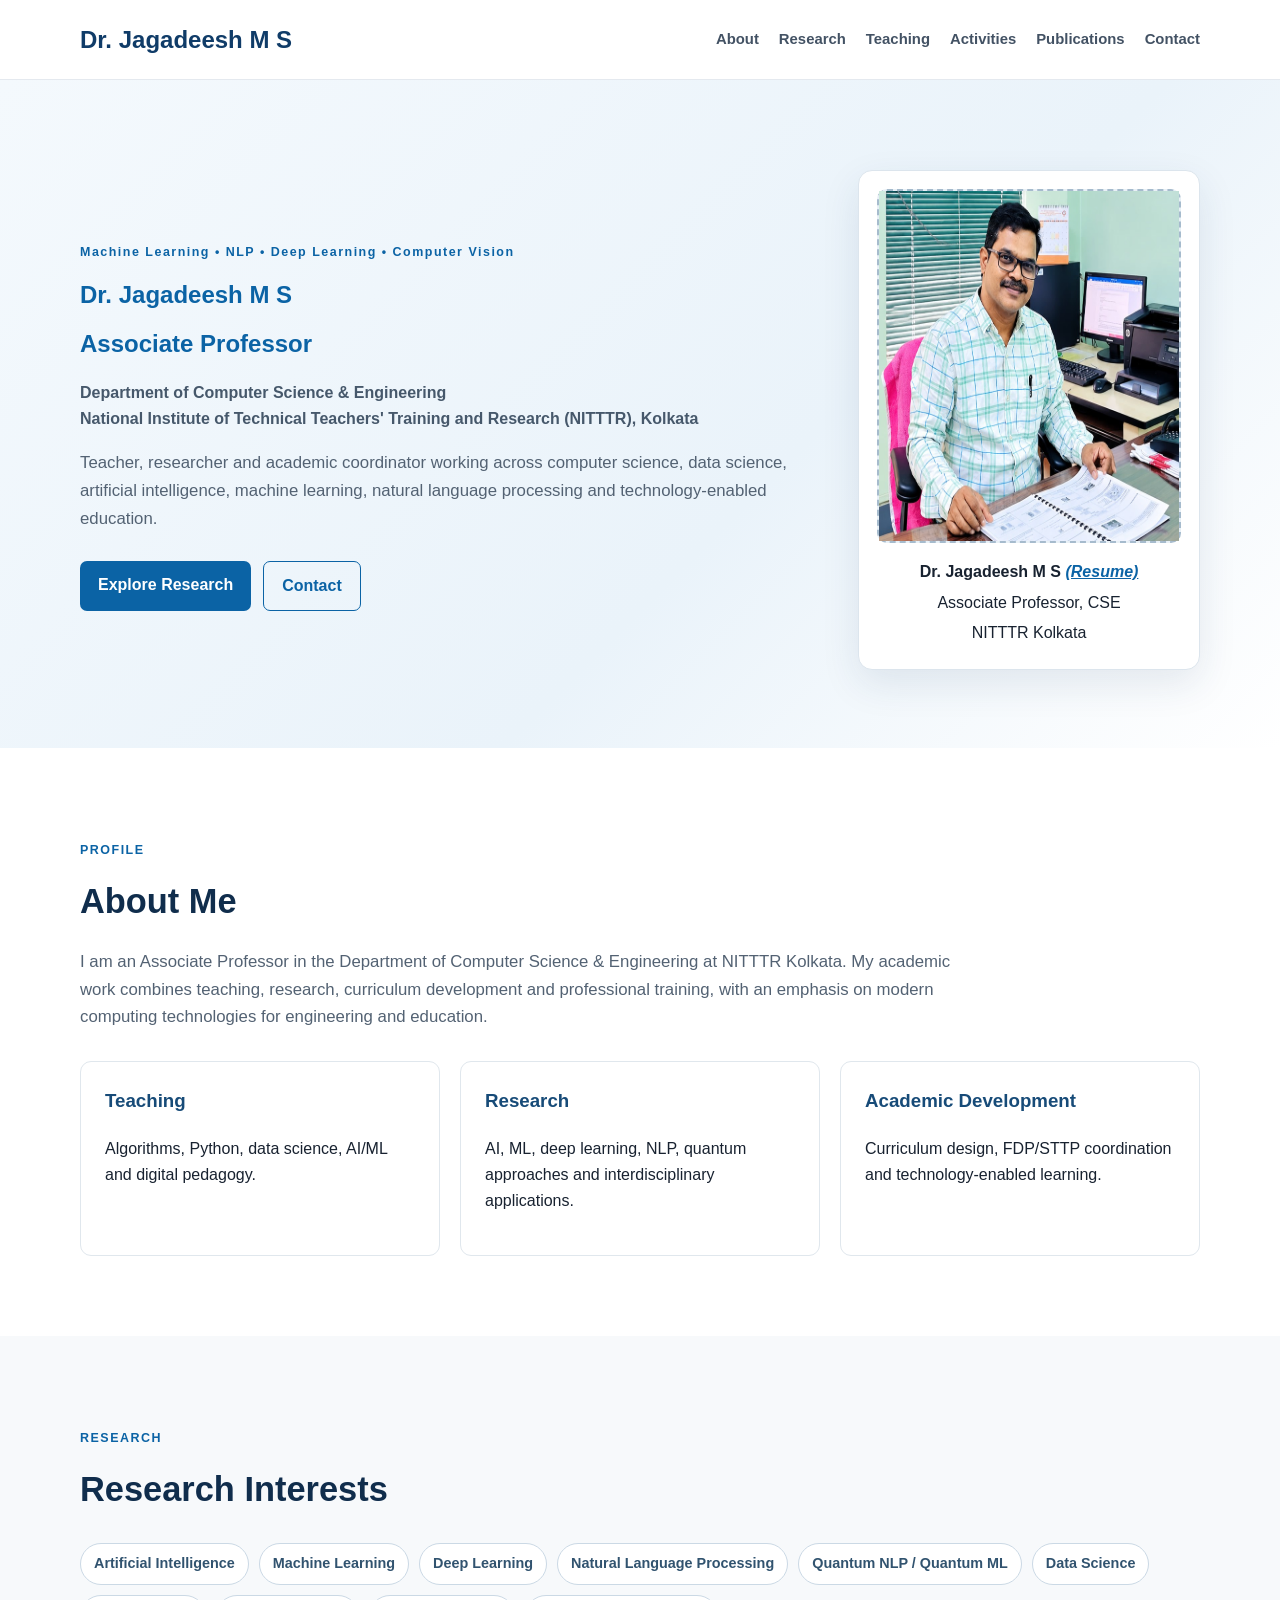
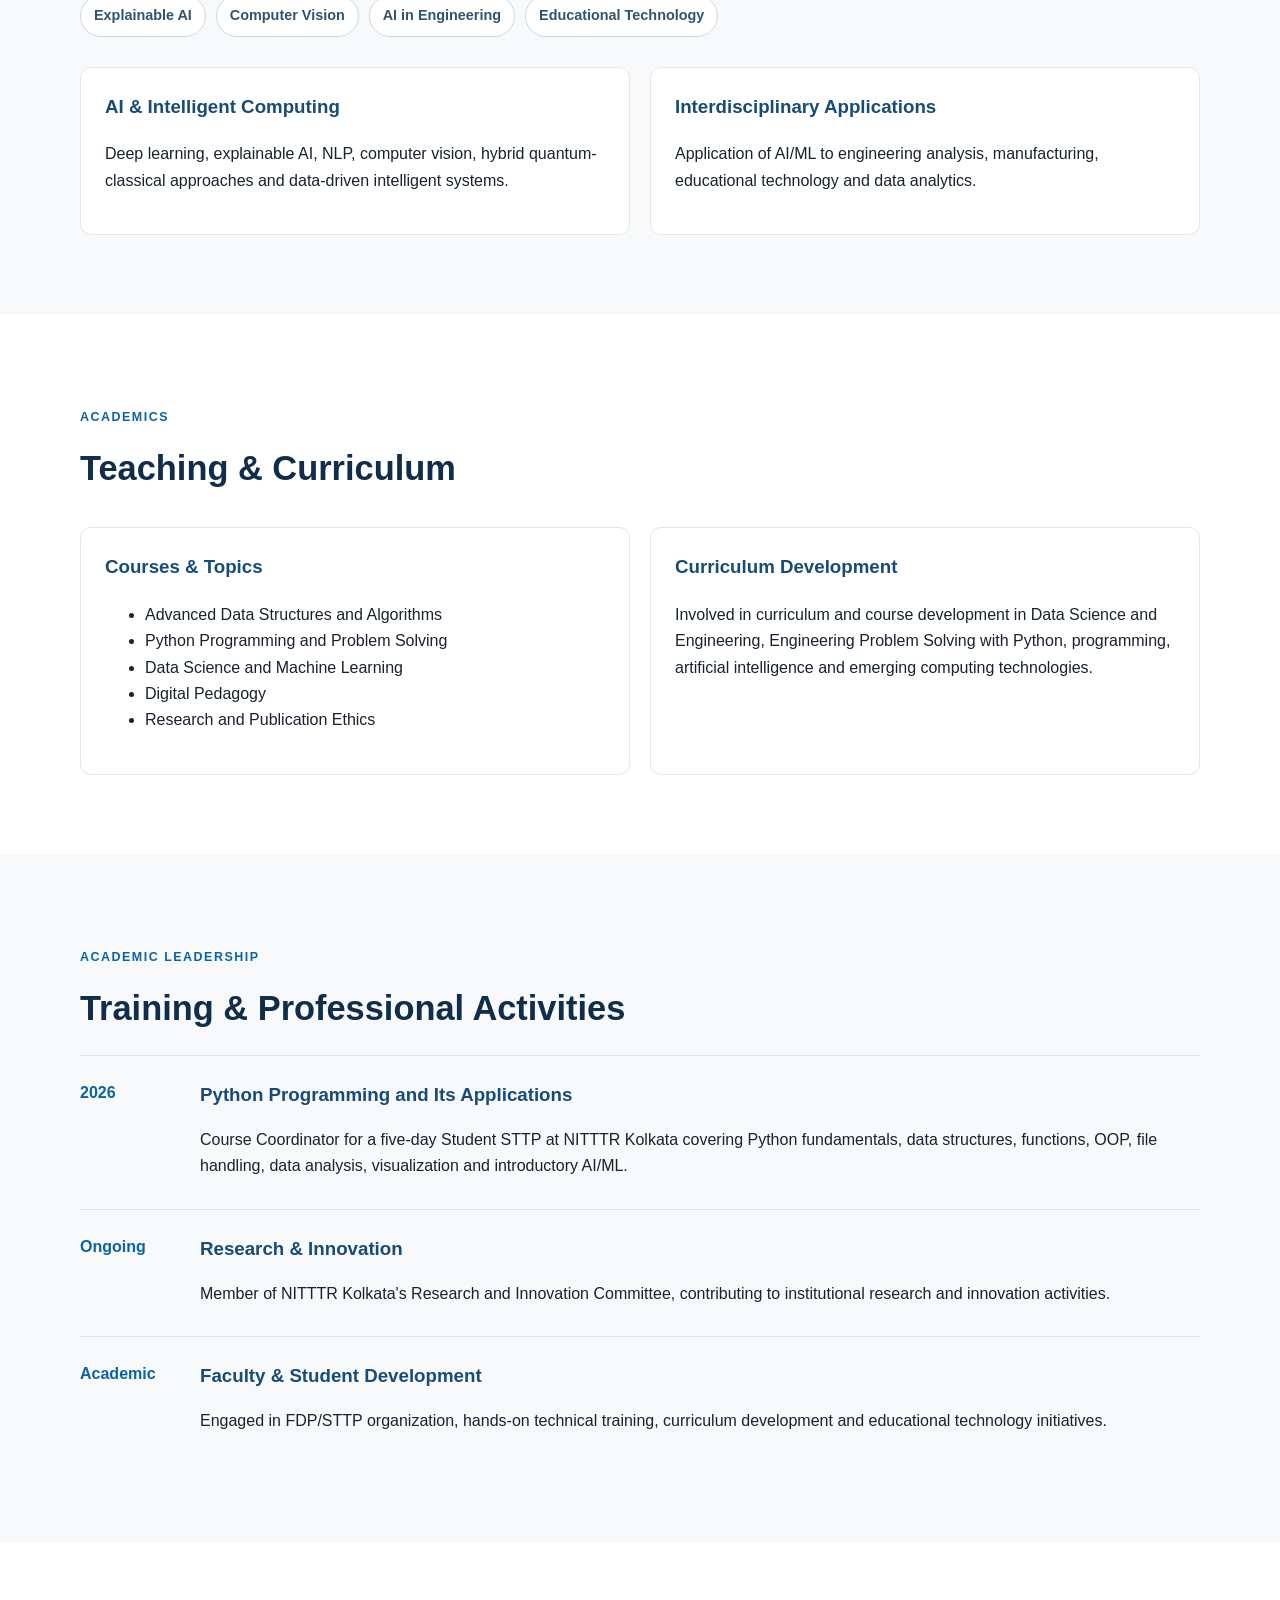
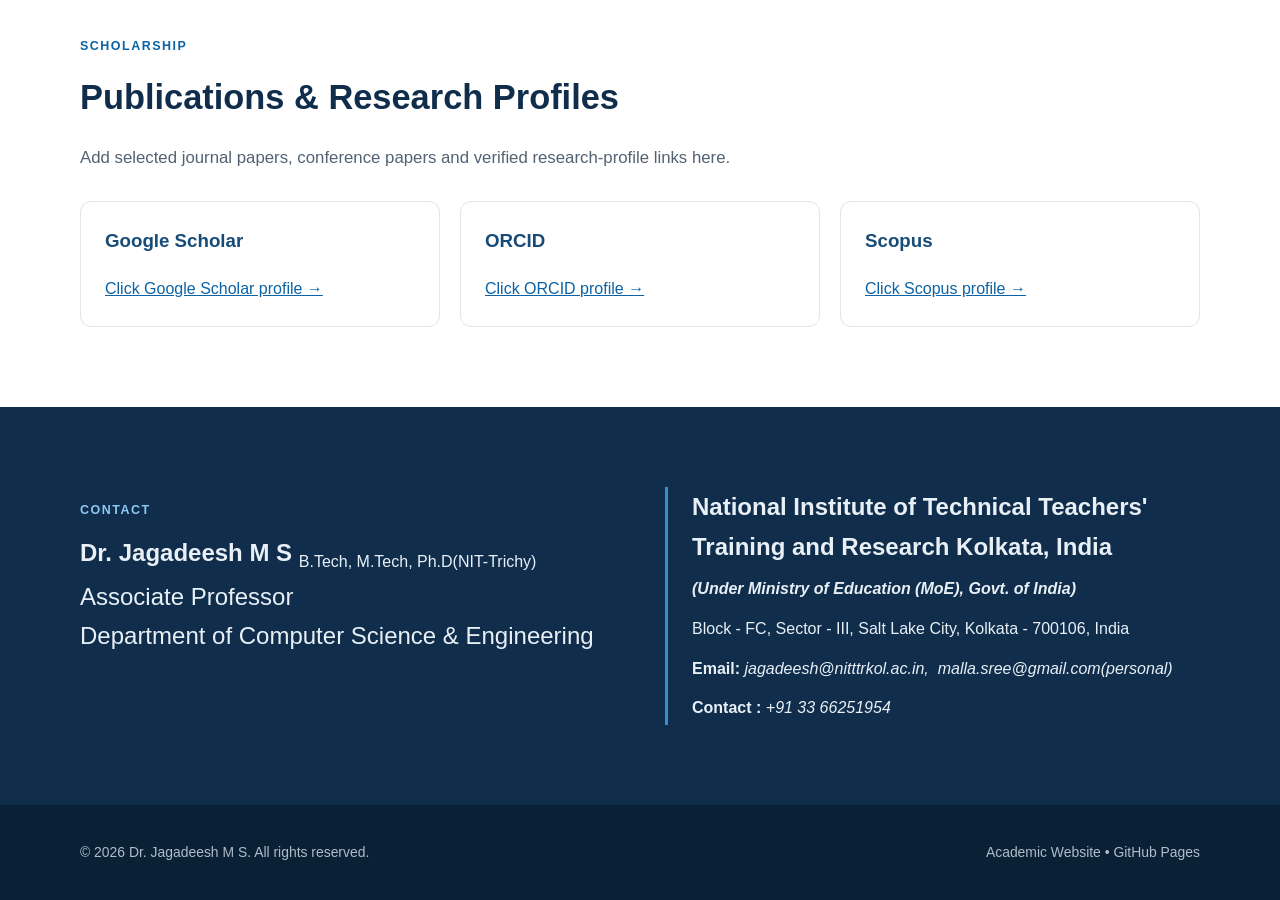
==== commit 8976039d: "Update expertise areas in index.html" ====
--- a/index.html
+++ b/index.html
@@ -23,7 +23,7 @@
 <section id="home" class="hero">
   <div class="container hero-grid">
     <div>
-      <p class="eyebrow">Computer Science • Data Science • AI & NLP • Digital Pedagogy</p>
+      <p class="eyebrow">Machine Learning • NLP • Deep Learning • Computer Vision</p>
       <h2>Dr. Jagadeesh M S</h2>
       <h2>Associate Professor</h2>
       <p class="lead">Department of Computer Science &amp; Engineering<br>
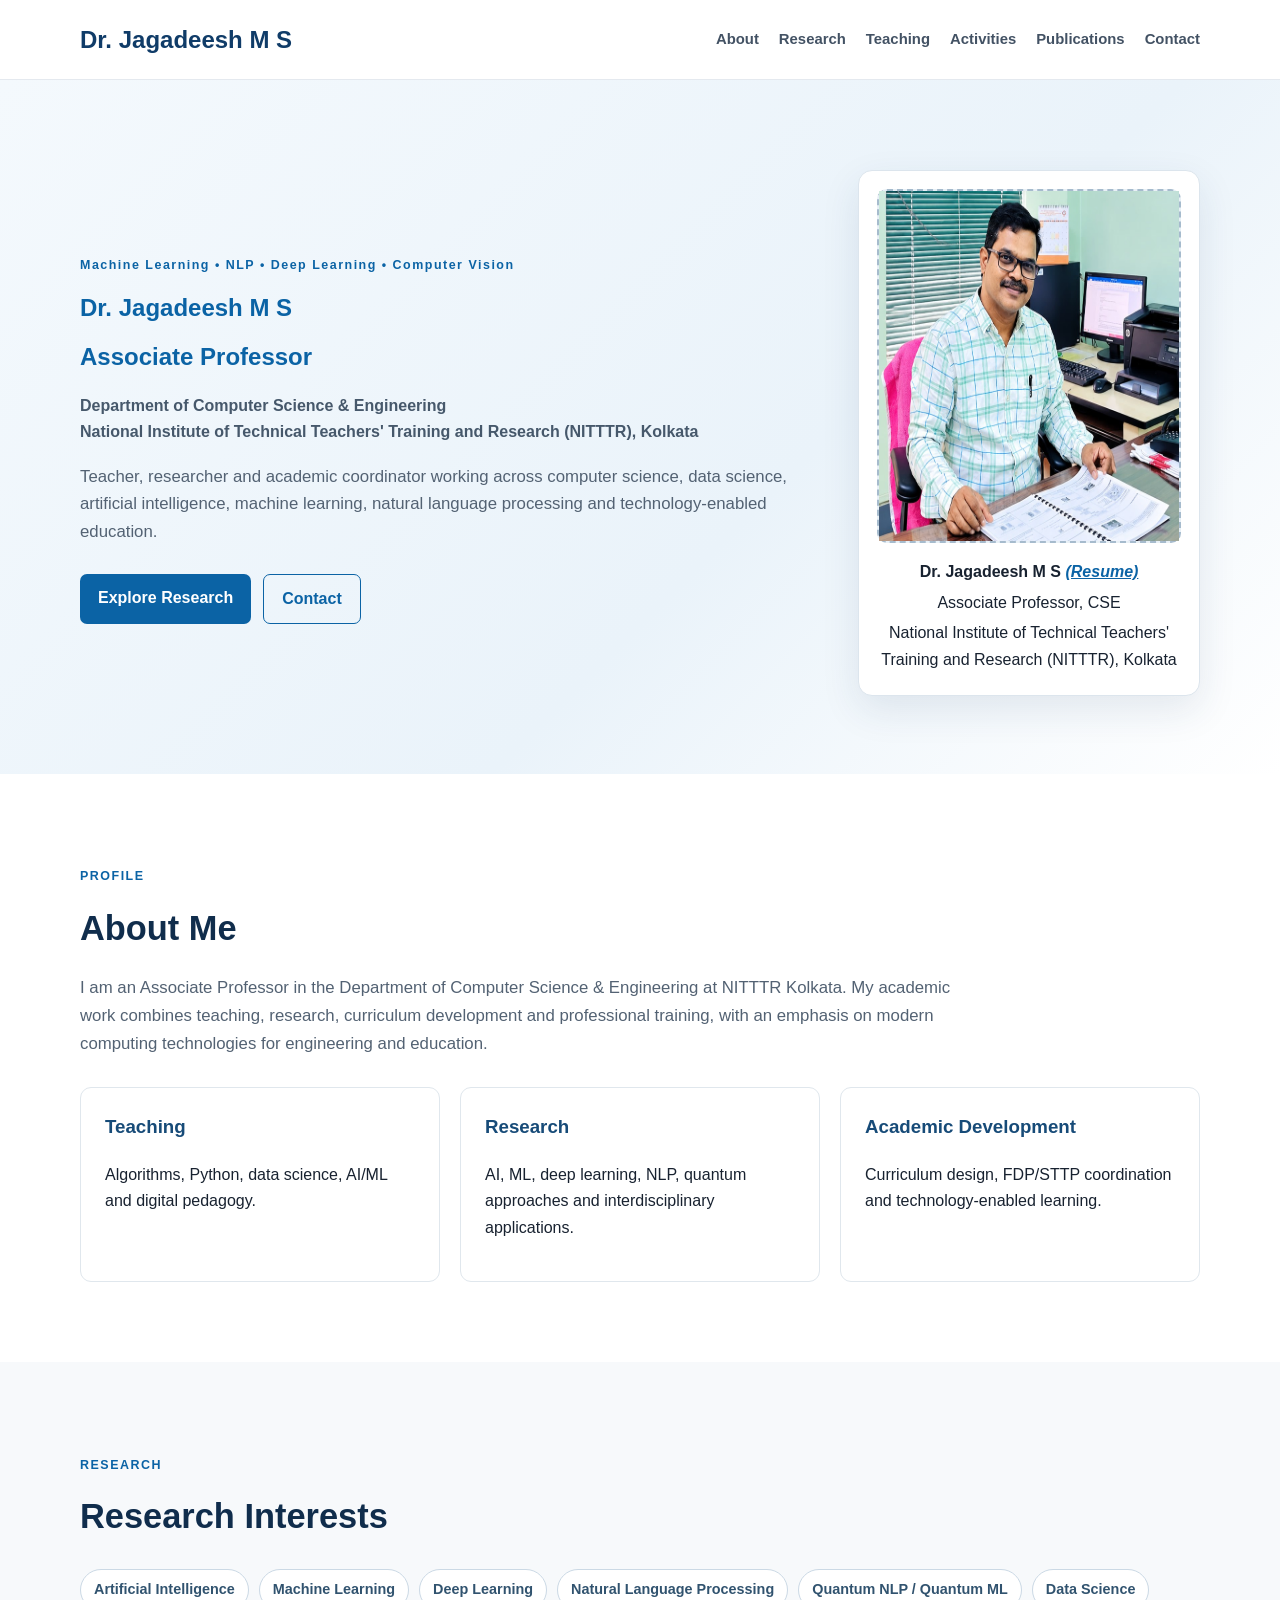
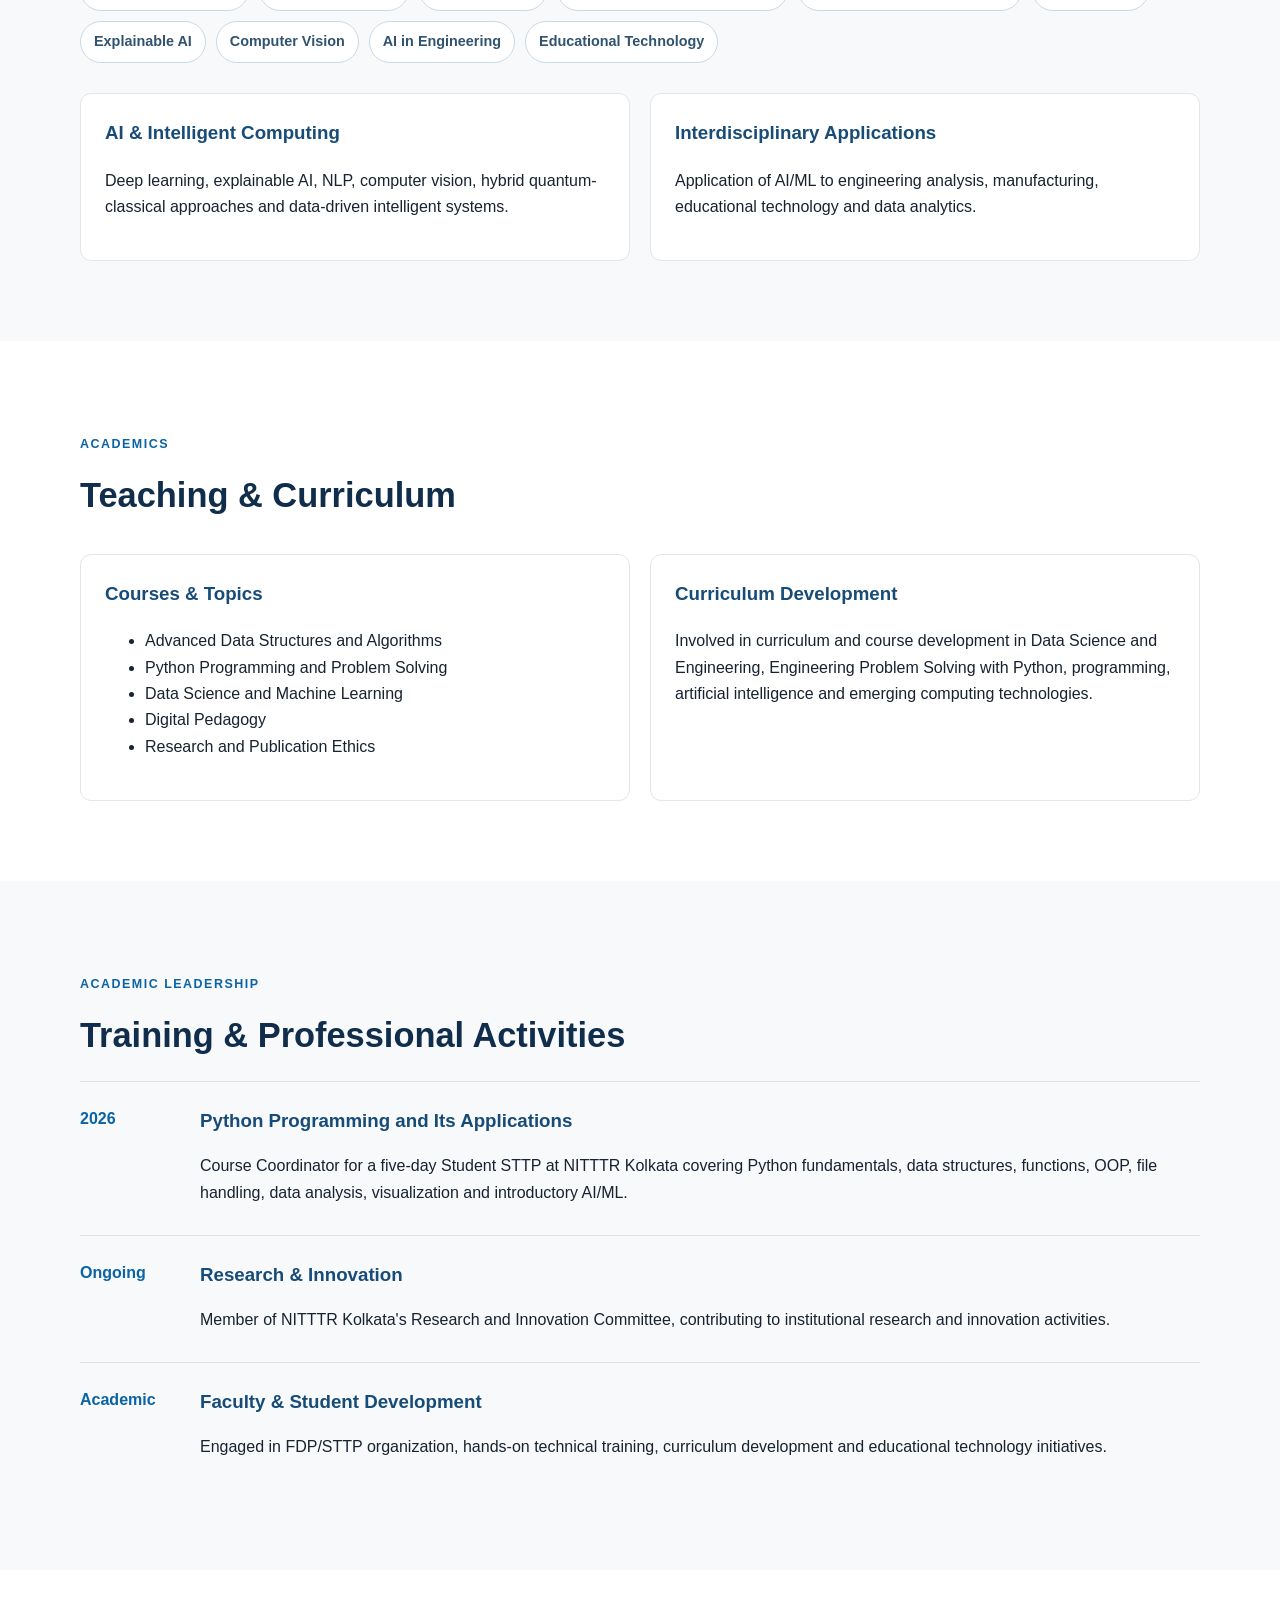
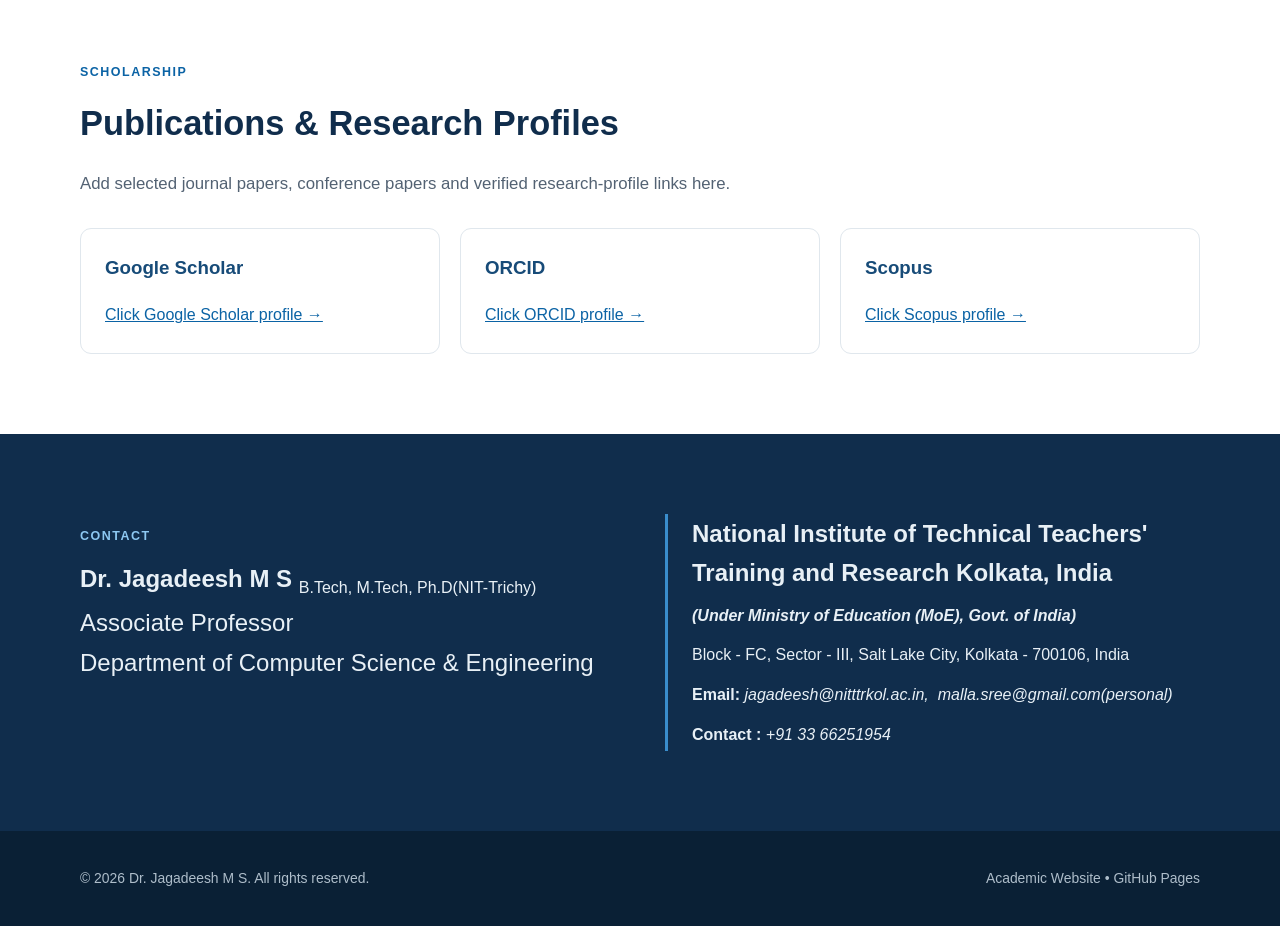
==== commit 1cdcdaf5: "Update institution name for Dr. Jagadeesh M S" ====
--- a/index.html
+++ b/index.html
@@ -39,7 +39,7 @@
      alt="Dr. Jagadeesh M S"
      class="profile-photo"></div>
       <p><strong>Dr. Jagadeesh M S </strong><em><a href="images/msjcv.pdf" target="_blank"><strong> (Resume)</strong></a></em></p>
-      <p>Associate Professor, CSE</p><p>NITTTR Kolkata</p>
+      <p>Associate Professor, CSE</p><p>National Institute of Technical Teachers' Training and Research (NITTTR), Kolkata</p>
       
     </aside>
   </div>
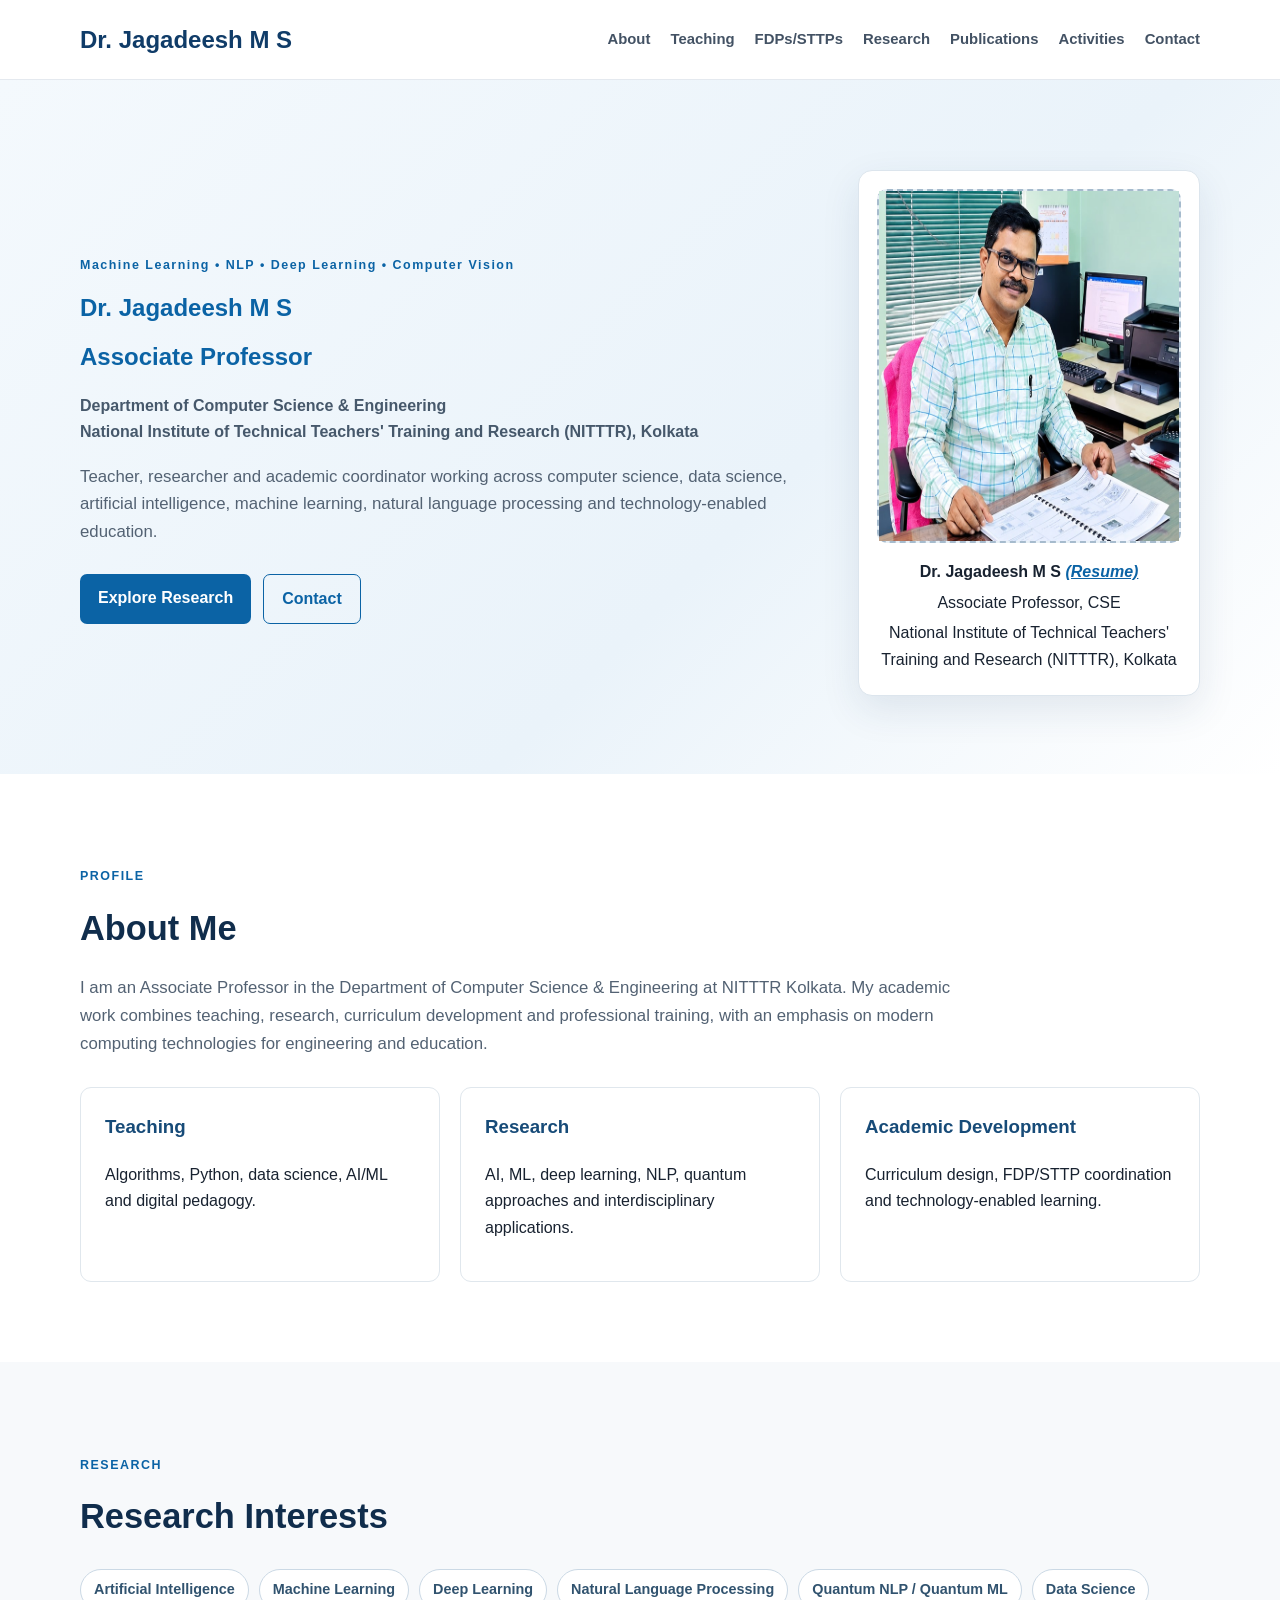
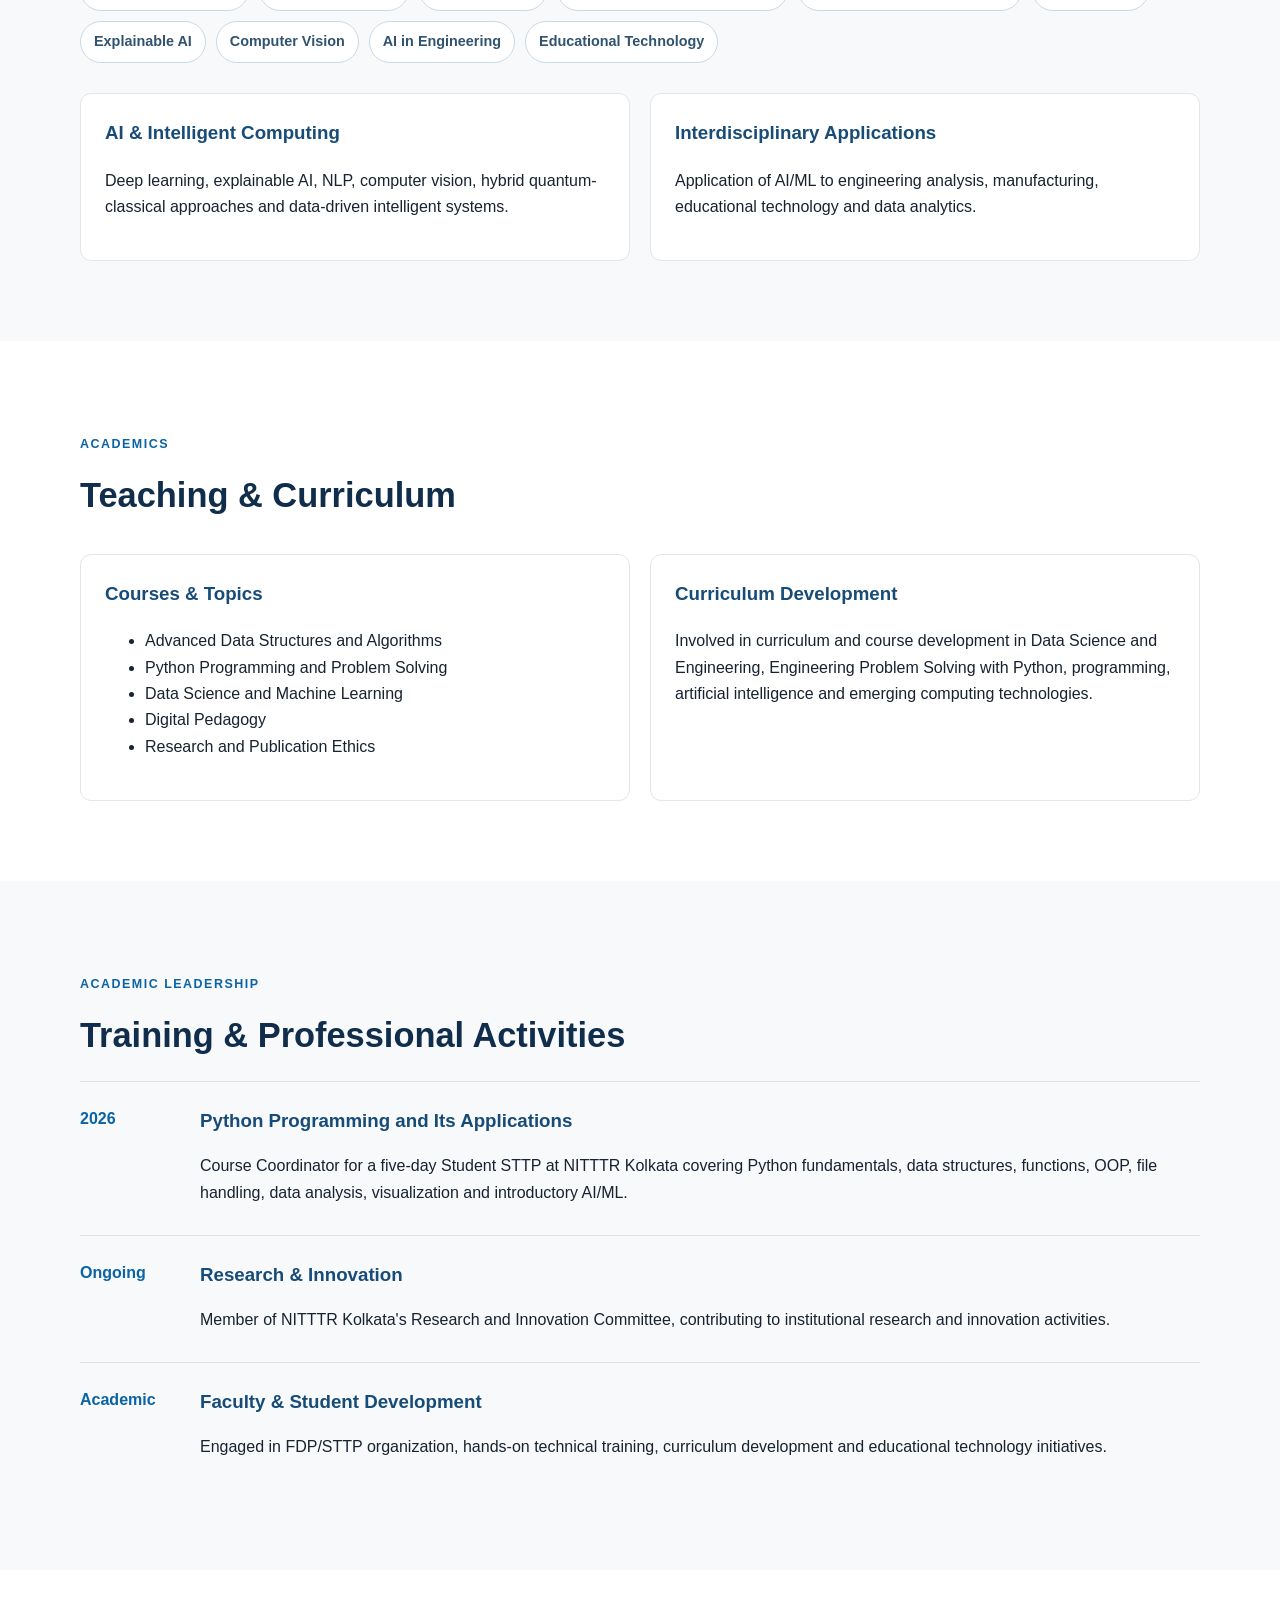
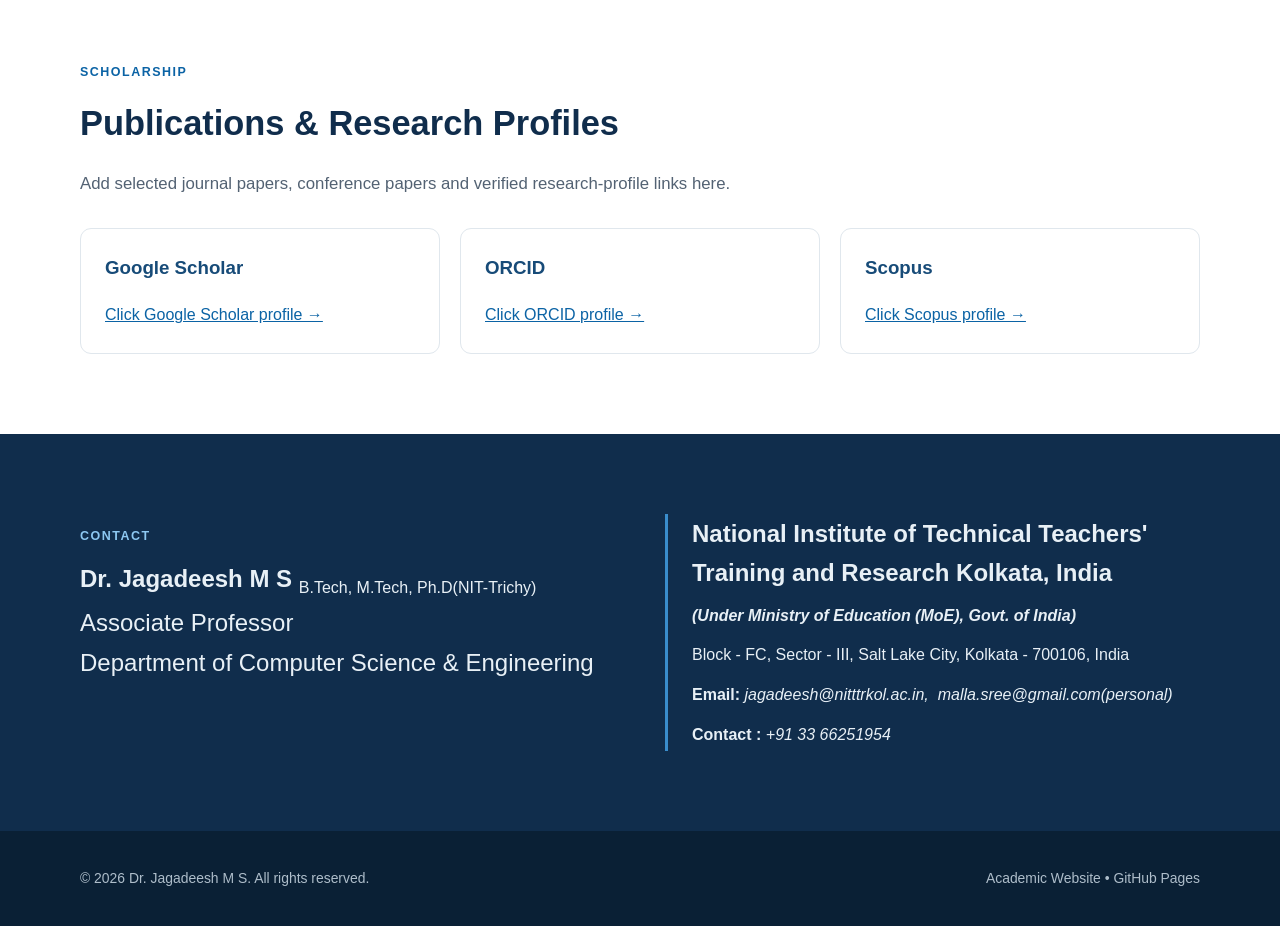
==== commit df936f8d: "Update index.html" ====
--- a/index.html
+++ b/index.html
@@ -12,9 +12,13 @@
   <div class="container nav-wrap">
     <a class="brand" href="#home"><h2>Dr. Jagadeesh M S</h2></a>
     <nav>
-      <a href="#about">About</a><a href="research.html">Research</a>
-      <a href="#teaching">Teaching</a><a href="#activities">Activities</a>
-      <a href="publications.html">Publications</a><a href="#contact">Contact</a>
+      <a href="#about">About</a>
+      <a href="#teaching">Teaching</a>
+      <a href="#activities">FDPs/STTPs</a>
+      <a href="research.html">Research</a>
+      <a href="publications.html">Publications</a>
+      <a href="#activities">Activities</a>
+      <a href="#contact">Contact</a>
     </nav>
   </div>
 </header>
